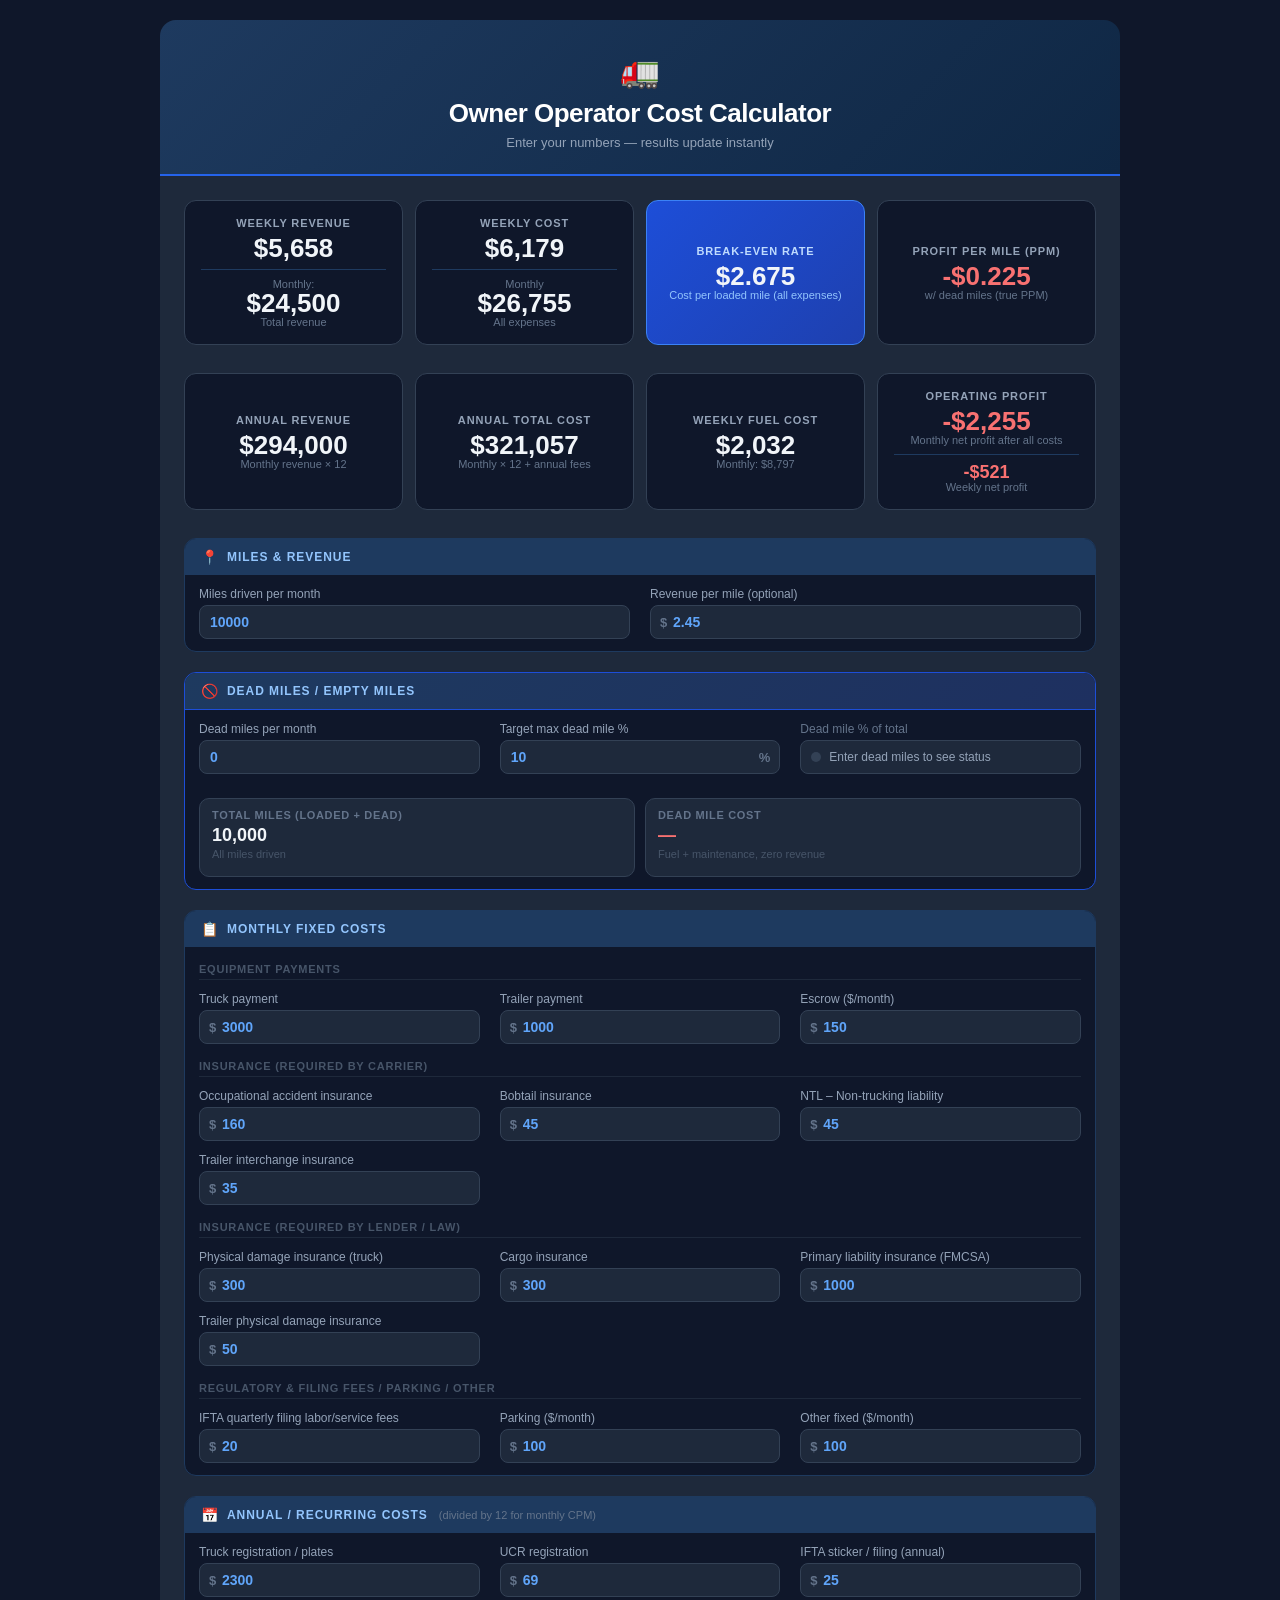
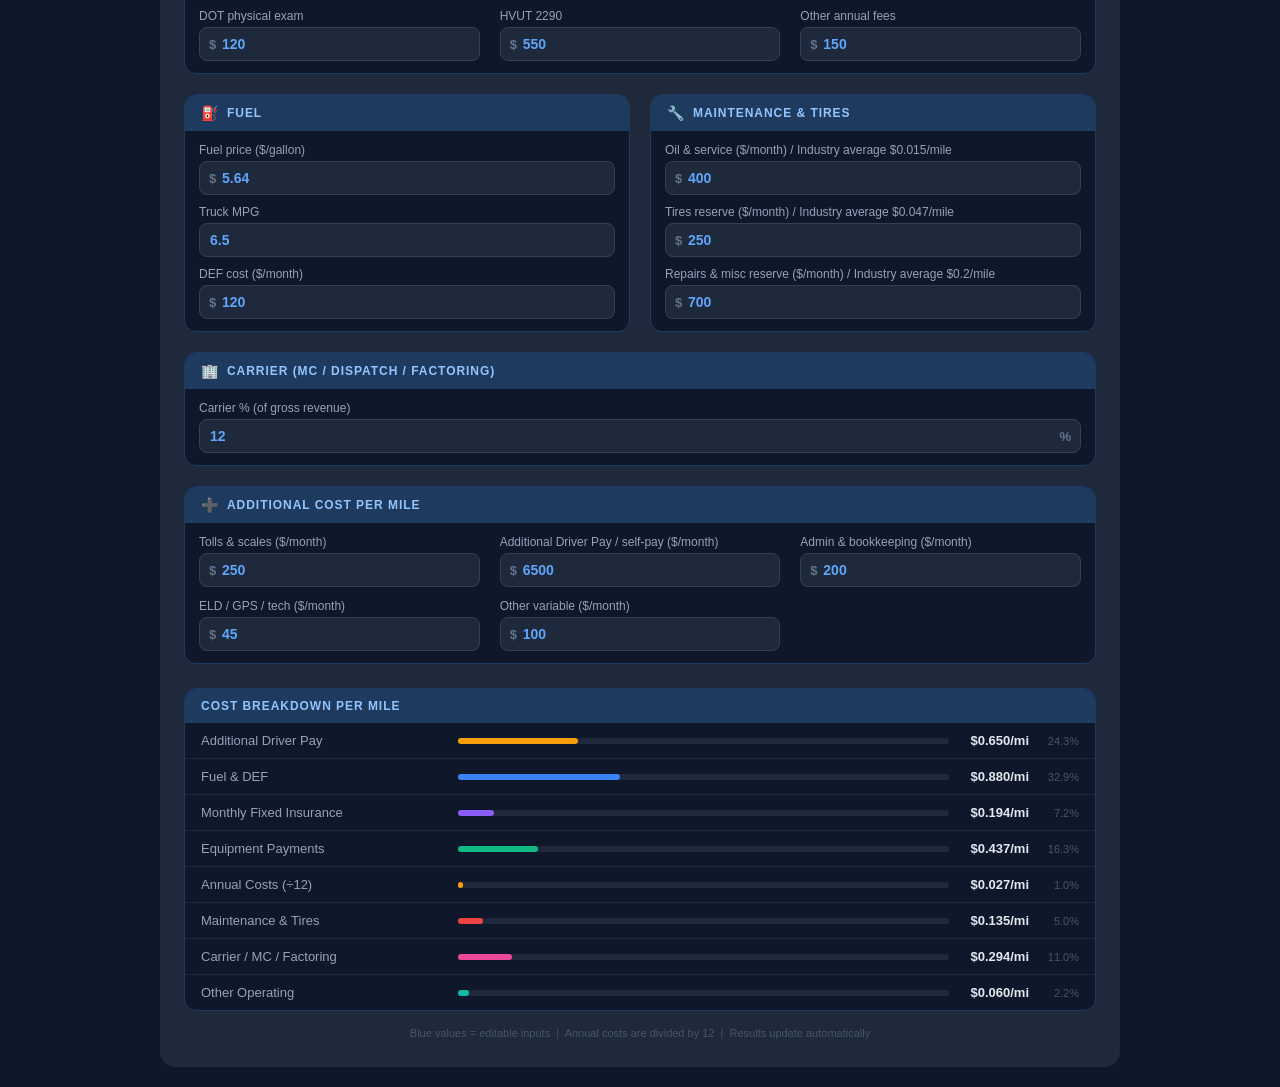
==== index.html @ 9d9fc665 "Update resultCard styles" ====
<!DOCTYPE html>
<html lang="en">
<head>
<meta charset="UTF-8">
<meta name="viewport" content="width=device-width, initial-scale=1.0">
<title>Owner Operator Cost Calculator</title>
<link rel="stylesheet" href="style.css">
</head>
<body>
<div class="app">
  <div class="header">
    <span class="truck-icon">🚛</span>
    <h1>Owner Operator Cost Calculator</h1>
    <p>Enter your numbers — results update instantly</p>
  </div>

  <div class="main">

    <!-- Results Row 1 -->
    <div class="results-bar">
      <div class="result-card">
        <div class="r-label">Weekly Revenue</div>
        <div class="r-value" id="r-weekly-revenue">—</div>
        <div class="result-divider">
          <div class="r-sub">Monthly:</div>
          <div class="r-value r-value-sm" id="r-monthly-revenue">—</div>
          <div class="r-sub">Total revenue</div>
        </div>
      </div>
      <div class="result-card">
        <div class="r-label">Weekly Cost</div>
        <div class="r-value" id="r-weekly-cost">—</div>
        <div class="result-divider">
          <div class="r-sub">Monthly</div>
          <div class="r-value r-value-sm" id="r-total">—</div>
          <div class="r-sub">All expenses</div>
        </div>
      </div>
      <div class="result-card main-result">
        <div class="r-label">Break-even Rate</div>
        <div class="r-value" id="r-cpm">—</div>
        <div class="r-sub" id="r-cpm-sub">Cost per loaded mile (all expenses)</div>
      </div>
      <div class="result-card">
        <div class="r-label">Profit Per Mile (PPM)</div>
        <div class="r-value" id="r-ppm">—</div>
        <div class="r-sub" id="r-ppm-sub">w/ dead miles (true PPM)</div>
        <div id="r-ppm-dead-wrap" class="result-divider result-hidden">
          <div class="r-value r-value-sm" id="r-ppm-dead">—</div>
          <div class="r-sub">Loaded miles only</div>
        </div>
      </div>
    </div>

    <!-- Results Row 2 -->
    <div class="results-bar-2">
      <div class="result-card">
        <div class="r-label">Annual Revenue</div>
        <div class="r-value" id="r-annual-revenue">—</div>
        <div class="r-sub">Monthly revenue × 12</div>
      </div>
      <div class="result-card">
        <div class="r-label">Annual Total Cost</div>
        <div class="r-value" id="r-annual">—</div>
        <div class="r-sub">Monthly × 12 + annual fees</div>
      </div>
      <div class="result-card">
        <div class="r-label">Weekly Fuel Cost</div>
        <div class="r-value" id="r-weekly-fuel">—</div>
        <div class="r-sub" id="r-weekly-fuel-sub">Monthly: —</div>
      </div>
      <div class="result-card">
        <div class="r-label">Operating Profit</div>
        <div class="r-value" id="r-monthly-profit">—</div>
        <div class="r-sub" id="r-monthly-profit-sub">Monthly net profit after all costs</div>
        <div class="result-divider">
          <div class="r-value r-value-sm" id="r-weekly-profit">—</div>
          <div class="r-sub">Weekly net profit</div>
        </div>
      </div>
    </div>

    <!-- Inputs -->
    <div class="input-grid">

      <!-- Miles & Revenue -->
      <div class="section full-width">
        <div class="section-head"><span class="ico">📍</span> Miles & Revenue</div>
        <div class="field-list field-list-grid-2">
          <div class="field">
            <label>Miles driven per month</label>
            <div class="input-wrap">
              <input type="number" id="miles" value="10000" min="1" class="no-prefix">
            </div>
          </div>
          <div class="field">
            <label>Revenue per mile (optional)</label>
            <div class="input-wrap">
              <span class="prefix">$</span>
              <input type="number" id="rpm" value="2.45" min="0" step="0.01">
            </div>
          </div>
        </div>
      </div>

      <!-- Dead Miles -->
      <div class="section full-width dead-miles-section">
        <div class="section-head"><span class="ico">🚫</span> Dead Miles / Empty Miles</div>
        <div class="field-list col3 field-list-grid-3">

          <div class="field">
            <label>Dead miles per month</label>
            <div class="input-wrap">
              <input type="number" id="dead_miles" value="0" min="0" class="no-prefix">
            </div>
          </div>

          <div class="field">
            <label>Target max dead mile %</label>
            <div class="input-wrap">
              <input type="number" id="dead_target_pct" value="10" min="0" max="100" step="1" class="no-prefix input-with-suffix">
              <span class="suffix-label">%</span>
            </div>
          </div>

          <div class="field">
            <label class="label-muted">Dead mile % of total</label>
            <div class="target-indicator target-indicator-field" id="dead-target-indicator">
              <div class="target-dot" id="dead-target-dot"></div>
              <div class="target-text" id="dead-target-text">Enter dead miles to see status</div>
            </div>
          </div>

        </div>

        <!-- Computed stats row -->
  <div class="dead-stats dead-stats-two-col">
          <div class="dead-stat">
            <div class="ds-label">Total Miles (loaded + dead)</div>
            <div class="ds-value" id="ds-total-miles">—</div>
            <div class="ds-sub">All miles driven</div>
          </div>
          <div class="dead-stat">
            <div class="ds-label">Dead Mile Cost</div>
            <div class="ds-value ds-value-danger" id="ds-dead-cost">—</div>
            <div class="ds-sub" id="ds-dead-cost-sub">Fuel + maintenance, zero revenue</div>
            <div class="dead-cost-monthly" id="ds-dead-cost-monthly"></div>
          </div>
        </div>

        <div class="dead-callout" id="dead-callout"></div>

      </div>

      <!-- Monthly Fixed Costs -->
      <div class="section full-width">
        <div class="section-head"><span class="ico">📋</span> Monthly Fixed Costs</div>
        <div class="field-list col3 field-list-grid-3">
          <div class="field field-full"><div class="sub-section-label">Equipment Payments</div></div>
          <div class="field">
            <label>Truck payment</label>
            <div class="input-wrap"><span class="prefix">$</span><input type="number" id="truck_pay" value="3000" step="50"></div>
          </div>
          <div class="field">
            <label>Trailer payment</label>
            <div class="input-wrap"><span class="prefix">$</span><input type="number" id="trailer_pay" value="1000" step="50"></div>
          </div>
          <div class="field">
            <label>Escrow ($/month)</label>
            <div class="input-wrap"><span class="prefix">$</span><input type="number" id="escrow" value="150" step="10"></div>
          </div>

          <div class="field field-full"><div class="sub-section-label">Insurance (Required by Carrier)</div></div>
          <div class="field">
            <label>Occupational accident insurance</label>
            <div class="input-wrap"><span class="prefix">$</span><input type="number" id="occ_accident" value="160" step="10"></div>
          </div>
          <div class="field">
            <label>Bobtail insurance</label>
            <div class="input-wrap"><span class="prefix">$</span><input type="number" id="bobtail" value="45" step="10"></div>
          </div>
          <div class="field">
            <label>NTL – Non-trucking liability</label>
            <div class="input-wrap"><span class="prefix">$</span><input type="number" id="ntl" value="45" step="10"></div>
          </div>
          <div class="field">
            <label>Trailer interchange insurance</label>
            <div class="input-wrap"><span class="prefix">$</span><input type="number" id="trailer_interchange" value="35" step="10"></div>
          </div>

          <div class="field field-full"><div class="sub-section-label">Insurance (Required by Lender / Law)</div></div>
          <div class="field">
            <label>Physical damage insurance (truck)</label>
            <div class="input-wrap"><span class="prefix">$</span><input type="number" id="phys_damage" value="300" step="10"></div>
          </div>
          <div class="field">
            <label>Cargo insurance</label>
            <div class="input-wrap"><span class="prefix">$</span><input type="number" id="cargo_ins" value="300" step="10"></div>
          </div>
          <div class="field">
            <label>Primary liability insurance (FMCSA)</label>
            <div class="input-wrap"><span class="prefix">$</span><input type="number" id="primary_liability" value="1000" step="10"></div>
          </div>
          <div class="field">
            <label>Trailer physical damage insurance</label>
            <div class="input-wrap"><span class="prefix">$</span><input type="number" id="trailer_phys" value="50" step="10"></div>
          </div>

          <div class="field field-full"><div class="sub-section-label">Regulatory & Filing Fees / Parking / Other</div></div>
          <div class="field">
            <label>IFTA quarterly filing labor/service fees</label>
            <div class="input-wrap"><span class="prefix">$</span><input type="number" id="ifta_fee" value="20" step="1"></div>
          </div>
          <div class="field">
            <label>Parking ($/month)</label>
            <div class="input-wrap"><span class="prefix">$</span><input type="number" id="parking" value="100" step="10"></div>
          </div>
          <div class="field">
            <label>Other fixed ($/month)</label>
            <div class="input-wrap"><span class="prefix">$</span><input type="number" id="other_fixed" value="100" step="50"></div>
          </div>
        </div>
      </div>

      <!-- Annual / Recurring Costs -->
      <div class="section full-width">
        <div class="section-head"><span class="ico">📅</span> Annual / Recurring Costs <span class="section-head-note">&nbsp;(divided by 12 for monthly CPM)</span></div>
        <div class="field-list col3 field-list-grid-3">
          <div class="field">
            <label>Truck registration / plates</label>
            <div class="input-wrap"><span class="prefix">$</span><input type="number" id="truck_reg" value="2300" step="50"></div>
          </div>
          <div class="field">
            <label>UCR registration</label>
            <div class="input-wrap"><span class="prefix">$</span><input type="number" id="ucr" value="69" step="1"></div>
          </div>
          <div class="field">
            <label>IFTA sticker / filing (annual)</label>
            <div class="input-wrap"><span class="prefix">$</span><input type="number" id="ifta_sticker" value="25" step="10"></div>
          </div>
          <div class="field">
            <label>DOT physical exam</label>
            <div class="input-wrap"><span class="prefix">$</span><input type="number" id="dot_physical" value="120" step="10"></div>
          </div>
          <div class="field">
            <label>HVUT 2290</label>
            <div class="input-wrap"><span class="prefix">$</span><input type="number" id="hvut" value="550" step="10"></div>
          </div>
          <div class="field">
            <label>Other annual fees</label>
            <div class="input-wrap"><span class="prefix">$</span><input type="number" id="other_annual" value="150" step="50"></div>
          </div>
        </div>
      </div>

      <!-- Fuel -->
      <div class="section">
        <div class="section-head"><span class="ico">⛽</span> Fuel</div>
        <div class="field-list">
          <div class="field">
            <label>Fuel price ($/gallon)</label>
            <div class="input-wrap"><span class="prefix">$</span><input type="number" id="fuel_price" value="5.64" step="0.01"></div>
          </div>
          <div class="field">
            <label>Truck MPG</label>
            <div class="input-wrap"><input type="number" id="mpg" value="6.5" step="0.1" class="no-prefix"></div>
          </div>
          <div class="field">
            <label>DEF cost ($/month)</label>
            <div class="input-wrap"><span class="prefix">$</span><input type="number" id="def" value="120"></div>
          </div>
        </div>
      </div>

      <!-- Maintenance & Tires -->
      <div class="section">
        <div class="section-head"><span class="ico">🔧</span> Maintenance & Tires</div>
        <div class="field-list">
          <div class="field">
            <label>Oil & service ($/month) / Industry average $0.015/mile</label>
            <div class="input-wrap"><span class="prefix">$</span><input type="number" id="oil" value="400" step="50"></div>
          </div>
          <div class="field">
            <label>Tires reserve ($/month) / Industry average $0.047/mile</label>
            <div class="input-wrap"><span class="prefix">$</span><input type="number" id="tires" value="250" step="50"></div>
          </div>
          <div class="field">
            <label>Repairs & misc reserve ($/month) / Industry average $0.2/mile</label>
            <div class="input-wrap"><span class="prefix">$</span><input type="number" id="repairs" value="700" step="50"></div>
          </div>
        </div>
      </div>

      <!-- Carrier / MC / Dispatch -->
      <div class="section full-width">
        <div class="section-head"><span class="ico">🏢</span> Carrier (MC / Dispatch / Factoring)</div>
        <div class="field-list">
          <div class="field">
            <label>Carrier % (of gross revenue)</label>
            <div class="input-wrap">
              <input type="number" id="carrier_pct" value="12" min="0" max="100" step="0.5" class="no-prefix input-with-suffix">
              <span class="suffix-label">%</span>
            </div>
          </div>
          <!-- <div class="field">
            <label>Dispatch fee % (of gross revenue)</label>
            <div class="input-wrap">
              <input type="number" id="dispatch_pct" value="0" min="0" max="100" step="0.5" class="no-prefix input-with-suffix">
              <span class="suffix-label">%</span>
            </div>
          </div>
          <div class="field">
            <label>MC authority flat fee ($/month)</label>
            <div class="input-wrap"><span class="prefix">$</span><input type="number" id="mc_flat" value="0" step="10"></div>
          </div> -->
        </div>
      </div>

      <!-- Factoring -->
      <!-- <div class="section">
        <div class="section-head"><span class="ico">💵</span> Factoring</div>
        <div class="field-list">
          <div class="field">
            <label>Factoring rate % (of gross revenue)</label>
            <div class="input-wrap">
              <input type="number" id="factoring_pct" value="0" min="0" max="10" step="0.1" class="no-prefix input-with-suffix">
              <span class="suffix-label">%</span>
            </div>
          </div>
          <div class="field">
            <label>Factoring flat fee ($/month)</label>
            <div class="input-wrap"><span class="prefix">$</span><input type="number" id="factoring_flat" value="0" step="10"></div>
          </div>
        </div>
      </div> -->

      <!-- Cost Per Mile Additions -->
      <div class="section full-width">
        <div class="section-head"><span class="ico">➕</span> Additional Cost Per Mile</div>
        <div class="field-list col3 field-list-grid-3">
          <div class="field">
            <label>Tolls & scales ($/month)</label>
            <div class="input-wrap"><span class="prefix">$</span><input type="number" id="tolls" value="250" step="10"></div>
          </div>
          <div class="field">
            <label>Additional Driver Pay / self-pay ($/month)</label>
            <div class="input-wrap"><span class="prefix">$</span><input type="number" id="driver" value="6500" step="100"></div>
          </div>
          <div class="field">
            <label>Admin & bookkeeping ($/month)</label>
            <div class="input-wrap"><span class="prefix">$</span><input type="number" id="admin" value="200" step="50"></div>
          </div>
          <div class="field">
            <label>ELD / GPS / tech ($/month)</label>
            <div class="input-wrap"><span class="prefix">$</span><input type="number" id="eld" value="45" step="5"></div>
          </div>
          <div class="field">
            <label>Other variable ($/month)</label>
            <div class="input-wrap"><span class="prefix">$</span><input type="number" id="other_variable" value="100" step="50"></div>
          </div>
        </div>
      </div>

    </div><!-- end input-grid -->

    <!-- Breakdown -->
    <div class="breakdown">
      <div class="breakdown-head">Cost Breakdown per Mile</div>
      <div id="breakdown-rows"></div>
    </div>

    <div class="footer-note">Blue values = editable inputs &nbsp;|&nbsp; Annual costs are divided by 12 &nbsp;|&nbsp; Results update automatically</div>

  </div><!-- end main -->
</div><!-- end app -->

<script defer src="js/constants.js"></script>
<script defer src="js/utils.js"></script>
<script defer src="js/inputs.js"></script>
<script defer src="js/calculations.js"></script>
<script defer src="js/renderResults.js"></script>
<script defer src="js/renderBreakdown.js"></script>
<script defer src="js/renderDeadMiles.js"></script>
<script defer src="js/main.js"></script>
</body>
</html>
---- style.css ----
*, *::before, *::after { box-sizing: border-box; margin: 0; padding: 0; }

  body {
    font-family: 'Segoe UI', Arial, sans-serif;
    background: #0f172a;
    color: #e2e8f0;
    min-height: 100vh;
    padding: 20px;
  }

  .app { max-width: 960px; margin: 0 auto; }

  /* Header */
  .header {
    text-align: center;
    padding: 32px 24px 24px;
    background: linear-gradient(135deg, #1e3a5f 0%, #0f2744 100%);
    border-radius: 16px 16px 0 0;
    border-bottom: 2px solid #2563eb;
  }
  .header h1 { font-size: 26px; font-weight: 700; color: #fff; letter-spacing: -0.5px; margin-bottom: 6px; }
  .header p { font-size: 13px; color: #94a3b8; }
  .truck-icon { font-size: 32px; margin-bottom: 8px; display: block; }

  /* Main */
  .main { background: #1e293b; padding: 24px; border-radius: 0 0 16px 16px; }

  /* Results bar */   /* Second results row */
  .results-bar, .results-bar-2 { display: grid; grid-template-columns: 1fr 1fr 1fr 1fr; gap: 12px; margin-bottom: 28px; align-items: stretch; }
  .result-card {
    background: #0f172a; border-radius: 12px; padding: 16px;
    text-align: center; border: 1px solid #334155;
    display: flex; flex-direction: column; justify-content: center; align-items: center;
  }
  .result-card.main-result {
    background: linear-gradient(135deg, #1d4ed8, #1e40af);
    border-color: #3b82f6;
  }
  .result-card .r-label { font-size: 11px; font-weight: 600; text-transform: uppercase; letter-spacing: 0.08em; color: #94a3b8; margin-bottom: 6px; }
  .result-card.main-result .r-label { color: #bfdbfe; }
  .result-card .r-value { font-size: 26px; font-weight: 700; color: #f1f5f9; line-height: 1; }
  .result-card .r-sub { font-size: 11px; color: #64748b; }
  .result-card.main-result .r-sub { color: #93c5fd; }
  .result-divider {
    margin-top: 8px; padding-top: 8px;
    border-top: 1px solid #1e3a5f; width: 100%;
  }
  .r-value-sm { font-size: 18px; }
  .result-hidden { display: none; }
  .profit-positive { color: #4ade80 !important; }
  .profit-negative { color: #f87171 !important; }

  /* Input grid */
  .input-grid { display: grid; grid-template-columns: 1fr 1fr; gap: 20px; }

  @media (max-width: 640px) {
    .input-grid { grid-template-columns: 1fr; }
    .results-bar, .results-bar-2 { grid-template-columns: 1fr; }
    .col3 { grid-template-columns: 1fr 1fr !important; }
  }
  @media (max-width: 500px) {
    .field-list[style*="grid-template-columns"],
    .col3,
    .dead-stats {
      grid-template-columns: 1fr !important;
    }
  }
  @media (max-width: 400px) {
    .col3 { grid-template-columns: 1fr !important; }
  }

  .section { background: #0f172a; border-radius: 12px; overflow: hidden; border: 1px solid #1e3a5f; }
  .section.full-width { grid-column: 1 / -1; }

  .section-head {
    background: #1e3a5f; padding: 10px 16px;
    font-size: 12px; font-weight: 700; text-transform: uppercase;
    letter-spacing: 0.08em; color: #93c5fd;
    display: flex; align-items: center; gap: 8px;
  }
  .section-head .ico { font-size: 14px; }

  .field-list { padding: 12px 14px; display: flex; flex-direction: column; gap: 10px; }
  .field-list-grid-2 { display: grid; grid-template-columns: 1fr 1fr; gap: 12px 20px; }
  .field-list-grid-3 { display: grid; grid-template-columns: 1fr 1fr 1fr; gap: 12px 20px; }
  .field { display: flex; flex-direction: column; gap: 4px; }
  .field-full { grid-column: 1 / -1; }
  .field label { font-size: 12px; color: #94a3b8; font-weight: 500; }
  .label-muted { color: #64748b !important; }

  .input-wrap { position: relative; display: flex; align-items: center; }
  .input-wrap .prefix {
    position: absolute; left: 10px; font-size: 13px;
    color: #64748b; pointer-events: none; font-weight: 600;
  }
  .input-wrap input {
    width: 100%; padding: 8px 10px 8px 22px;
    background: #1e293b; border: 1px solid #334155;
    border-radius: 8px; color: #60a5fa; font-size: 14px;
    font-weight: 700; font-family: inherit; outline: none;
    transition: border-color 0.15s, box-shadow 0.15s;
  }
  .input-wrap input.no-prefix { padding-left: 10px; }
  .input-wrap input.input-with-suffix { padding-right: 28px; }
  .input-wrap input:focus { border-color: #3b82f6; box-shadow: 0 0 0 3px rgba(59,130,246,0.2); }
  .input-wrap input:hover { border-color: #475569; }
  .suffix-label {
    position: absolute; right: 10px; font-size: 13px;
    color: #64748b; pointer-events: none; font-weight: 600;
  }

  /* Breakdown */
  .breakdown { margin-top: 24px; background: #0f172a; border-radius: 12px; border: 1px solid #1e3a5f; overflow: hidden; }
  .breakdown-head { background: #1e3a5f; padding: 10px 16px; font-size: 12px; font-weight: 700; text-transform: uppercase; letter-spacing: 0.08em; color: #93c5fd; }
  .breakdown-row { display: flex; align-items: center; padding: 10px 16px; border-bottom: 1px solid #1e293b; gap: 12px; }
  .breakdown-row:last-child { border-bottom: none; }
  .br-label { flex: 1; font-size: 13px; color: #94a3b8; }
  .br-bar-wrap { flex: 2; }
  .br-bar-bg { height: 6px; background: #1e293b; border-radius: 3px; }
  .br-bar { height: 6px; border-radius: 3px; transition: width 0.4s ease; }
  .br-cpm { font-size: 13px; font-weight: 700; color: #e2e8f0; min-width: 68px; text-align: right; }
  .br-pct { font-size: 11px; color: #475569; min-width: 38px; text-align: right; }

  .footer-note { text-align: center; font-size: 11px; color: #475569; margin-top: 16px; padding-bottom: 4px; }

  /* Section divider label */
  .sub-section-label {
    font-size: 11px; font-weight: 700; text-transform: uppercase;
    letter-spacing: 0.07em; color: #475569; margin-top: 4px;
    padding-bottom: 4px; border-bottom: 1px solid #1e293b;
  }
  .section-head-note {
    font-size: 11px; color: #64748b; font-weight: 400;
    text-transform: none; letter-spacing: 0;
  }

  /* Dead Miles section */
  .section.dead-miles-section { border-color: #1d4ed8; }
  .section.dead-miles-section .section-head { background: linear-gradient(135deg, #1e3a5f 0%, #1e3060 100%); border-bottom: 1px solid #1d4ed8; }

  .dead-stats { display: grid; grid-template-columns: 1fr 1fr 1fr; gap: 10px; padding: 12px 14px; }
  .dead-stats-two-col { grid-template-columns: 1fr 1fr; }
  @media (max-width: 640px) { .dead-stats { grid-template-columns: 1fr 1fr; } }
  .dead-stat {
    background: #1e293b; border-radius: 10px; padding: 10px 12px;
    border: 1px solid #334155;
  }
  .dead-stat .ds-label { font-size: 11px; color: #64748b; font-weight: 600; text-transform: uppercase; letter-spacing: 0.06em; margin-bottom: 4px; }
  .dead-stat .ds-value { font-size: 18px; font-weight: 700; color: #f1f5f9; }
  .dead-stat .ds-value.ds-value-danger { color: #f87171; }
  .dead-stat .ds-sub { font-size: 11px; color: #475569; margin-top: 2px; }
  .dead-cost-monthly { margin-top: 6px; font-size: 11px; color: #64748b; }

  .dead-callout {
    margin: 10px 14px 14px;
    background: #2d1515; border: 1px solid #7f1d1d;
    border-radius: 10px; padding: 10px 14px;
    font-size: 13px; color: #fca5a5;
    display: none;
  }
  .dead-callout.visible { display: block; }

  /* Target indicator */
  .target-indicator {
    display: flex; align-items: center; gap: 8px;
    background: #1e293b; border-radius: 8px;
    padding: 6px 10px; margin-top: 6px;
  }
  .target-indicator-field {
    width: 100%; min-height: 34px;
    border: 1px solid #334155;
    padding: 8px 10px; margin-top: 0;
  }
  .target-dot {
    width: 10px; height: 10px; border-radius: 50%; flex-shrink: 0;
    background: #334155; transition: background 0.3s;
  }
  .target-dot.green { background: #4ade80; box-shadow: 0 0 6px #4ade8066; }
  .target-dot.red   { background: #f87171; box-shadow: 0 0 6px #f8717166; }
  .target-text { font-size: 12px; color: #94a3b8; }
  .target-text strong { color: #e2e8f0; }
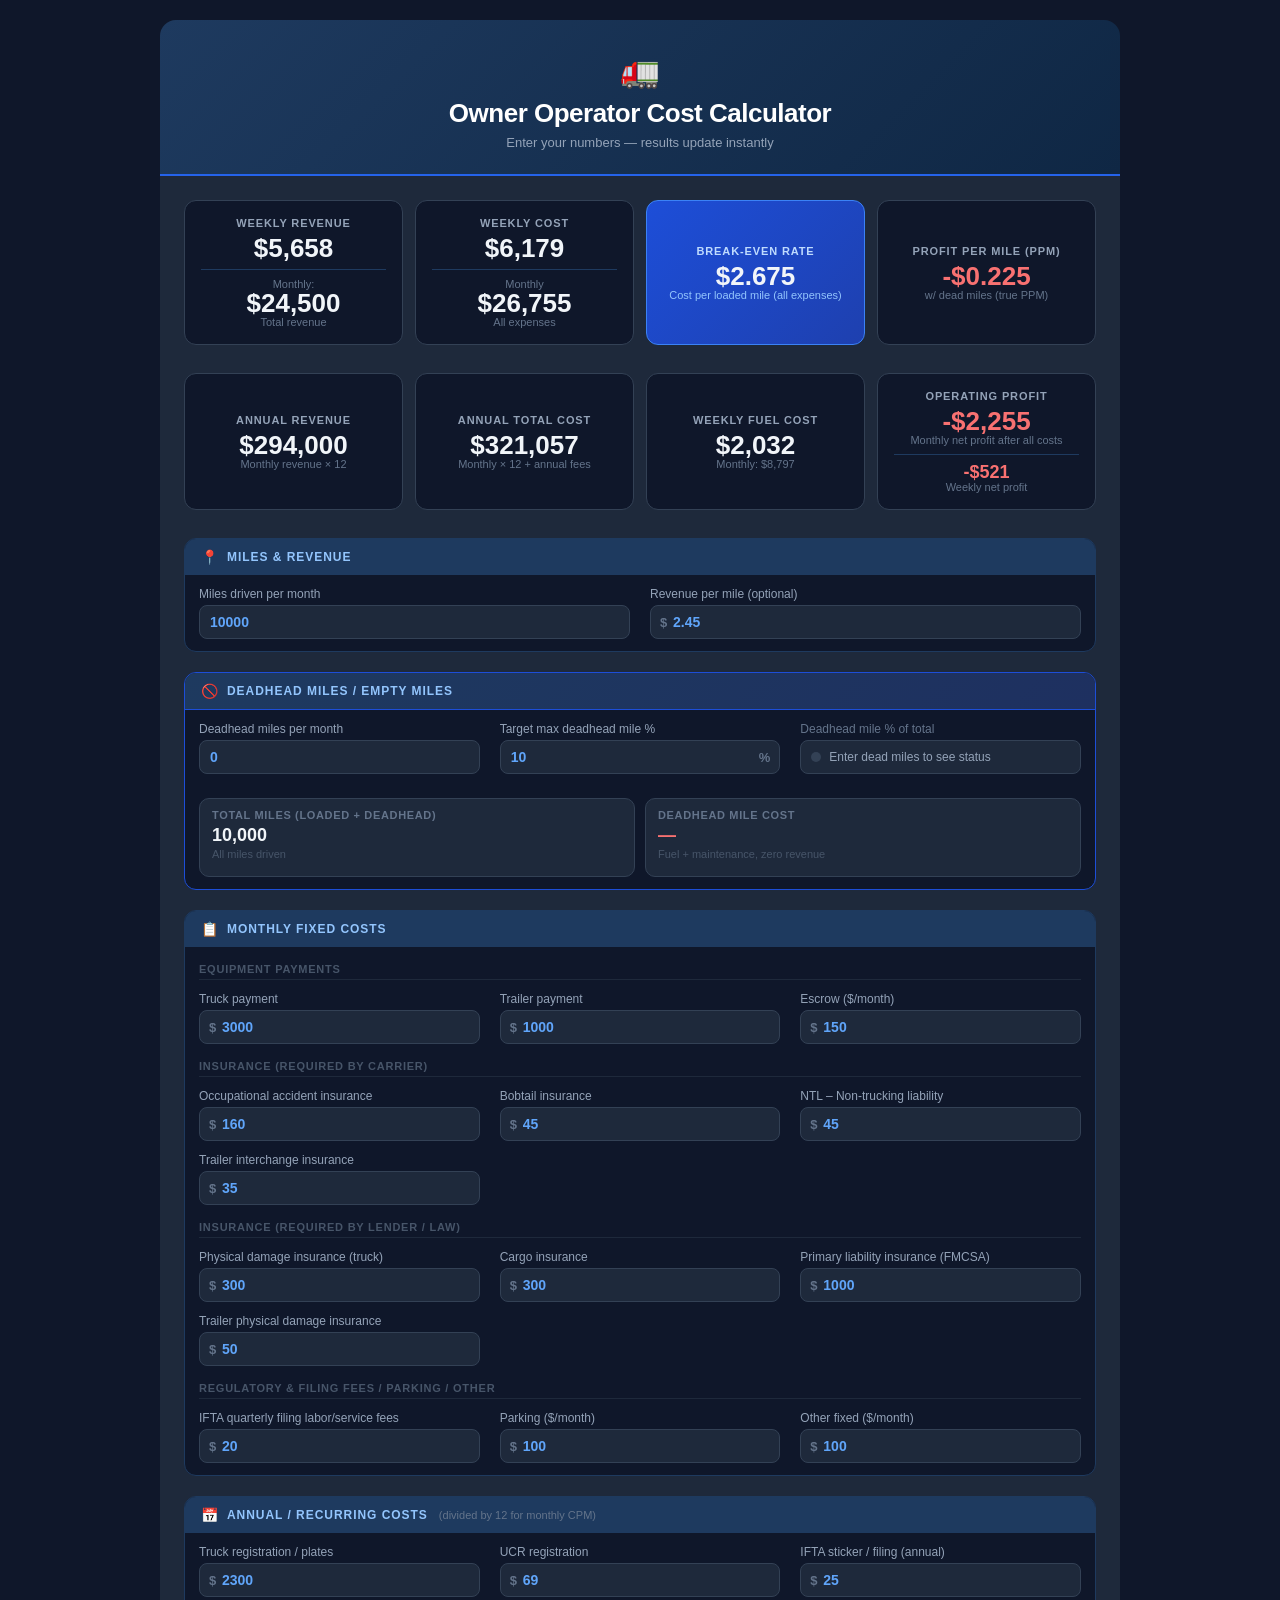
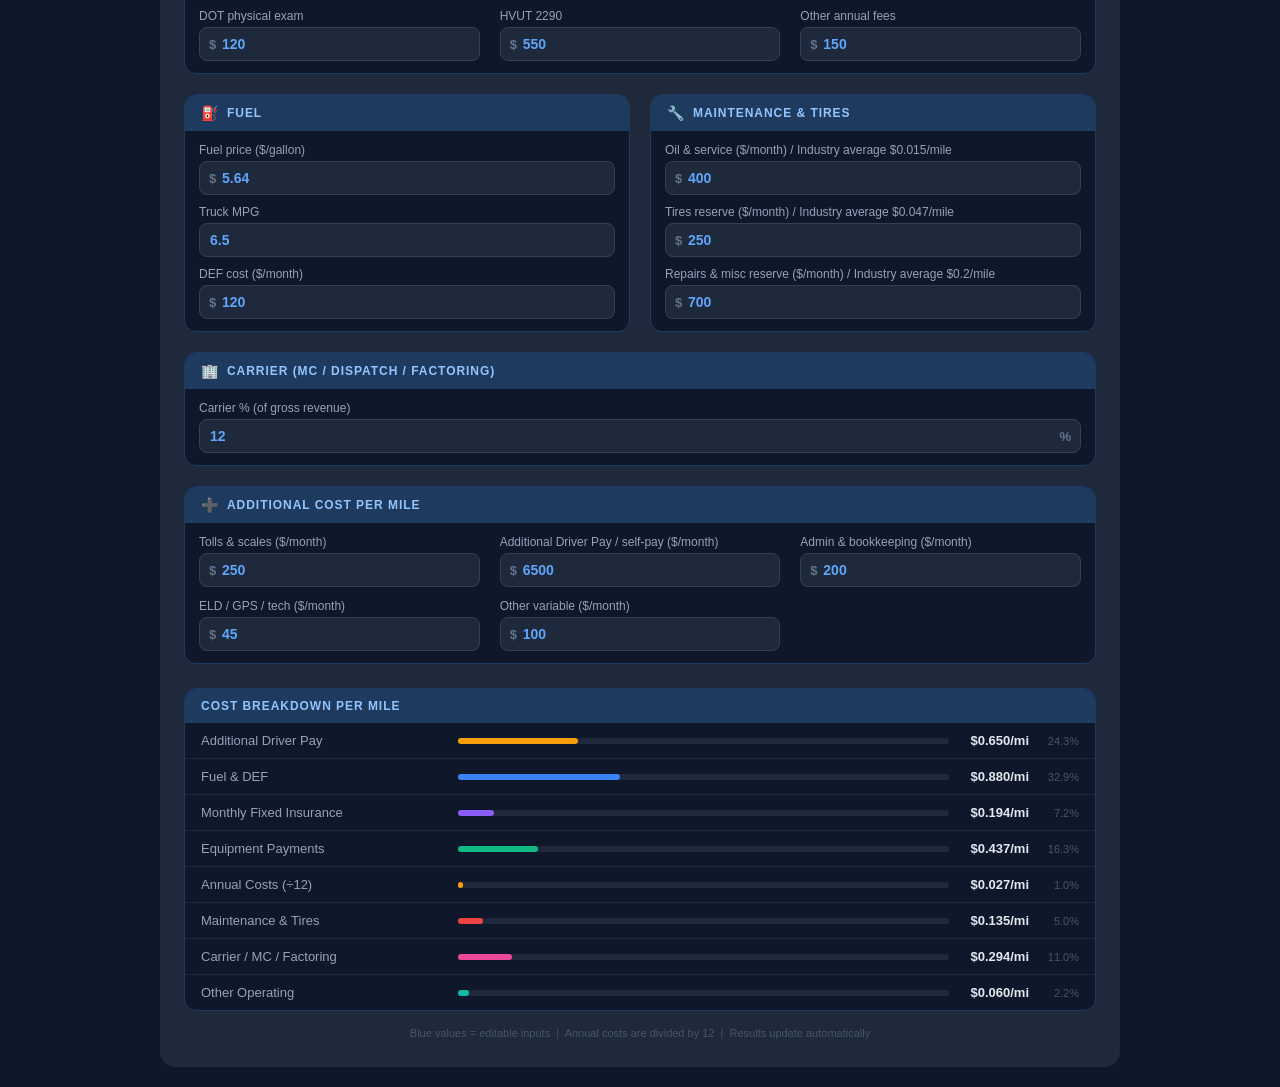
==== commit 0d5f28fc: "Update text, add favicon" ====
--- a/index.html
+++ b/index.html
@@ -3,6 +3,7 @@
 <head>
 <meta charset="UTF-8">
 <meta name="viewport" content="width=device-width, initial-scale=1.0">
+<link rel="icon" type="image/x-icon" href="images/favicon.ico">
 <title>Owner Operator Cost Calculator</title>
 <link rel="stylesheet" href="style.css">
 </head>
@@ -44,7 +45,7 @@
       <div class="result-card">
         <div class="r-label">Profit Per Mile (PPM)</div>
         <div class="r-value" id="r-ppm">—</div>
-        <div class="r-sub" id="r-ppm-sub">w/ dead miles (true PPM)</div>
+        <div class="r-sub" id="r-ppm-sub">w/ deadhead miles (true PPM)</div>
         <div id="r-ppm-dead-wrap" class="result-divider result-hidden">
           <div class="r-value r-value-sm" id="r-ppm-dead">—</div>
           <div class="r-sub">Loaded miles only</div>
@@ -103,20 +104,20 @@
         </div>
       </div>
 
-      <!-- Dead Miles -->
+      <!-- Deadhead Miles -->
       <div class="section full-width dead-miles-section">
-        <div class="section-head"><span class="ico">🚫</span> Dead Miles / Empty Miles</div>
+        <div class="section-head"><span class="ico">🚫</span> Deadhead Miles / Empty Miles</div>
         <div class="field-list col3 field-list-grid-3">
 
           <div class="field">
-            <label>Dead miles per month</label>
+            <label>Deadhead miles per month</label>
             <div class="input-wrap">
               <input type="number" id="dead_miles" value="0" min="0" class="no-prefix">
             </div>
           </div>
 
           <div class="field">
-            <label>Target max dead mile %</label>
+            <label>Target max deadhead mile %</label>
             <div class="input-wrap">
               <input type="number" id="dead_target_pct" value="10" min="0" max="100" step="1" class="no-prefix input-with-suffix">
               <span class="suffix-label">%</span>
@@ -124,10 +125,10 @@
           </div>
 
           <div class="field">
-            <label class="label-muted">Dead mile % of total</label>
+            <label class="label-muted">Deadhead mile % of total</label>
             <div class="target-indicator target-indicator-field" id="dead-target-indicator">
               <div class="target-dot" id="dead-target-dot"></div>
-              <div class="target-text" id="dead-target-text">Enter dead miles to see status</div>
+              <div class="target-text" id="dead-target-text">Enter deadhead miles to see status</div>
             </div>
           </div>
 
@@ -136,12 +137,12 @@
         <!-- Computed stats row -->
   <div class="dead-stats dead-stats-two-col">
           <div class="dead-stat">
-            <div class="ds-label">Total Miles (loaded + dead)</div>
+            <div class="ds-label">Total Miles (loaded + deadhead)</div>
             <div class="ds-value" id="ds-total-miles">—</div>
             <div class="ds-sub">All miles driven</div>
           </div>
           <div class="dead-stat">
-            <div class="ds-label">Dead Mile Cost</div>
+            <div class="ds-label">Deadhead Mile Cost</div>
             <div class="ds-value ds-value-danger" id="ds-dead-cost">—</div>
             <div class="ds-sub" id="ds-dead-cost-sub">Fuel + maintenance, zero revenue</div>
             <div class="dead-cost-monthly" id="ds-dead-cost-monthly"></div>
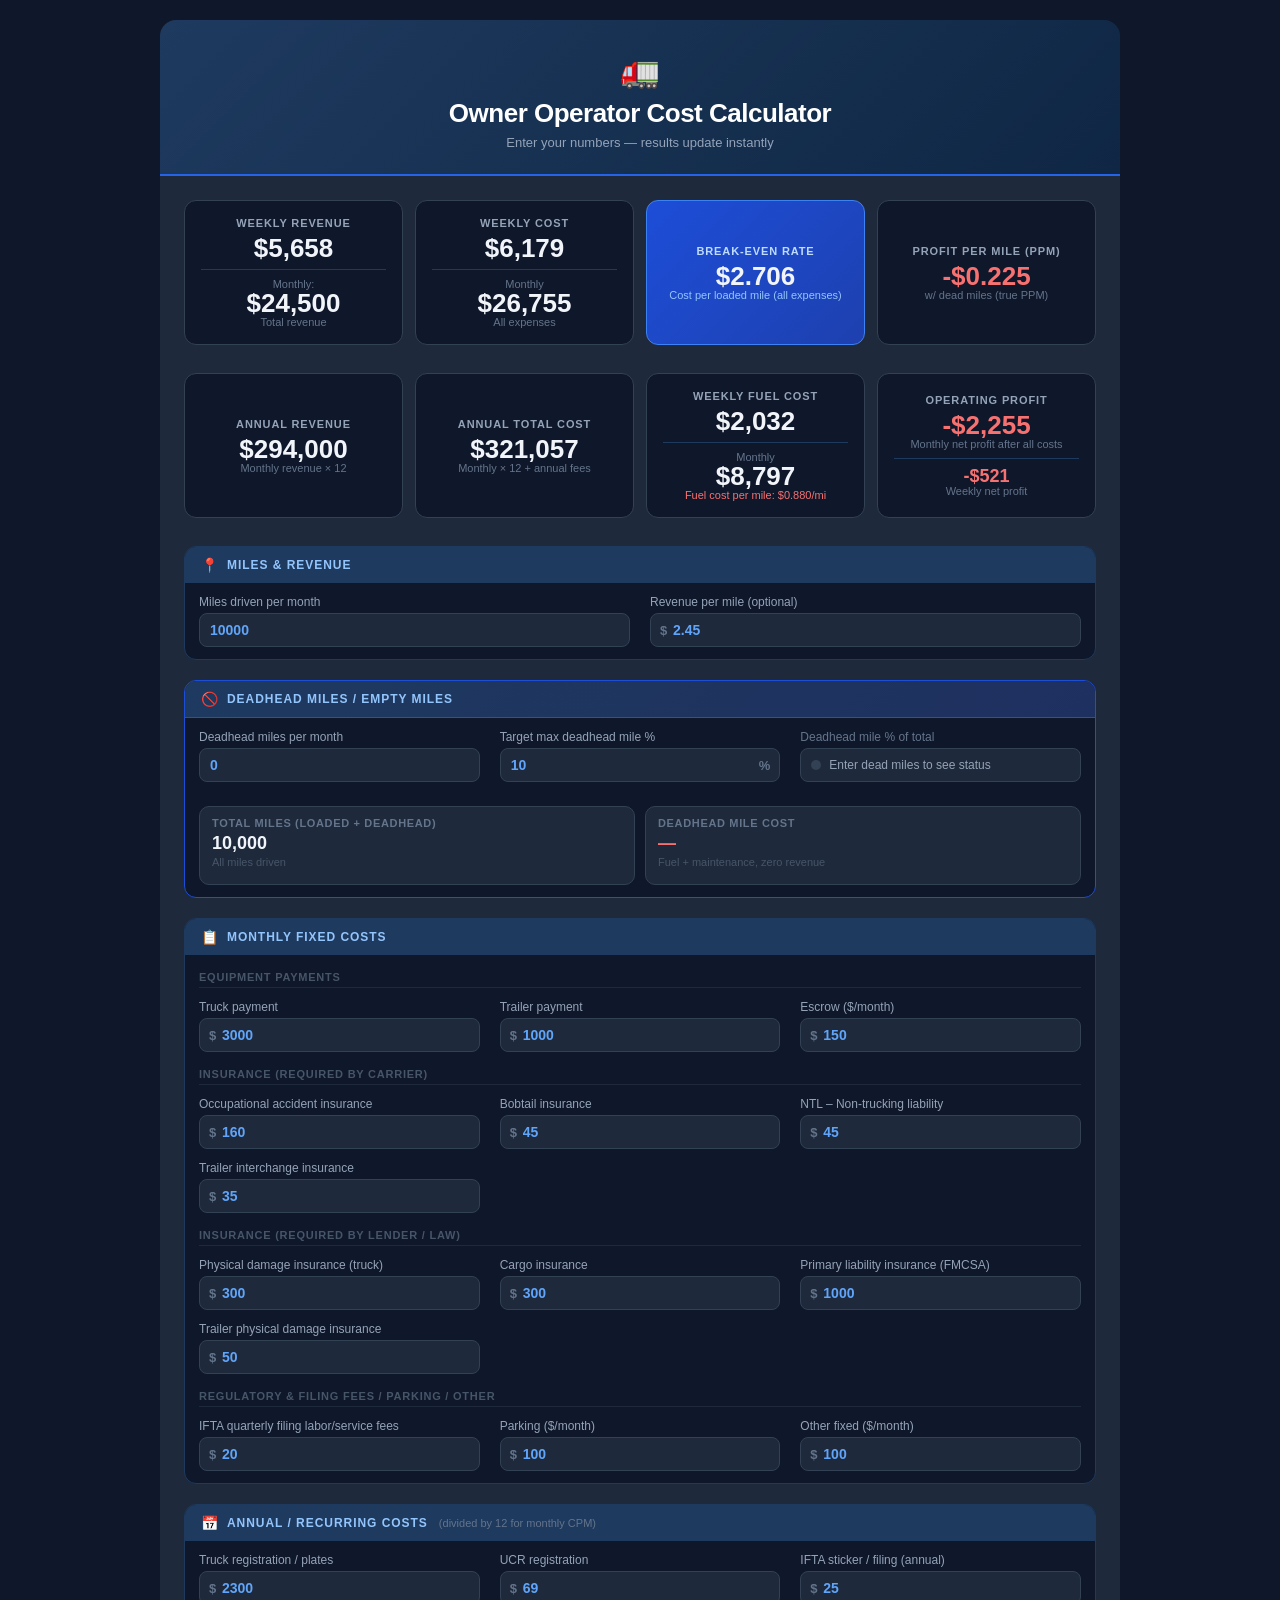
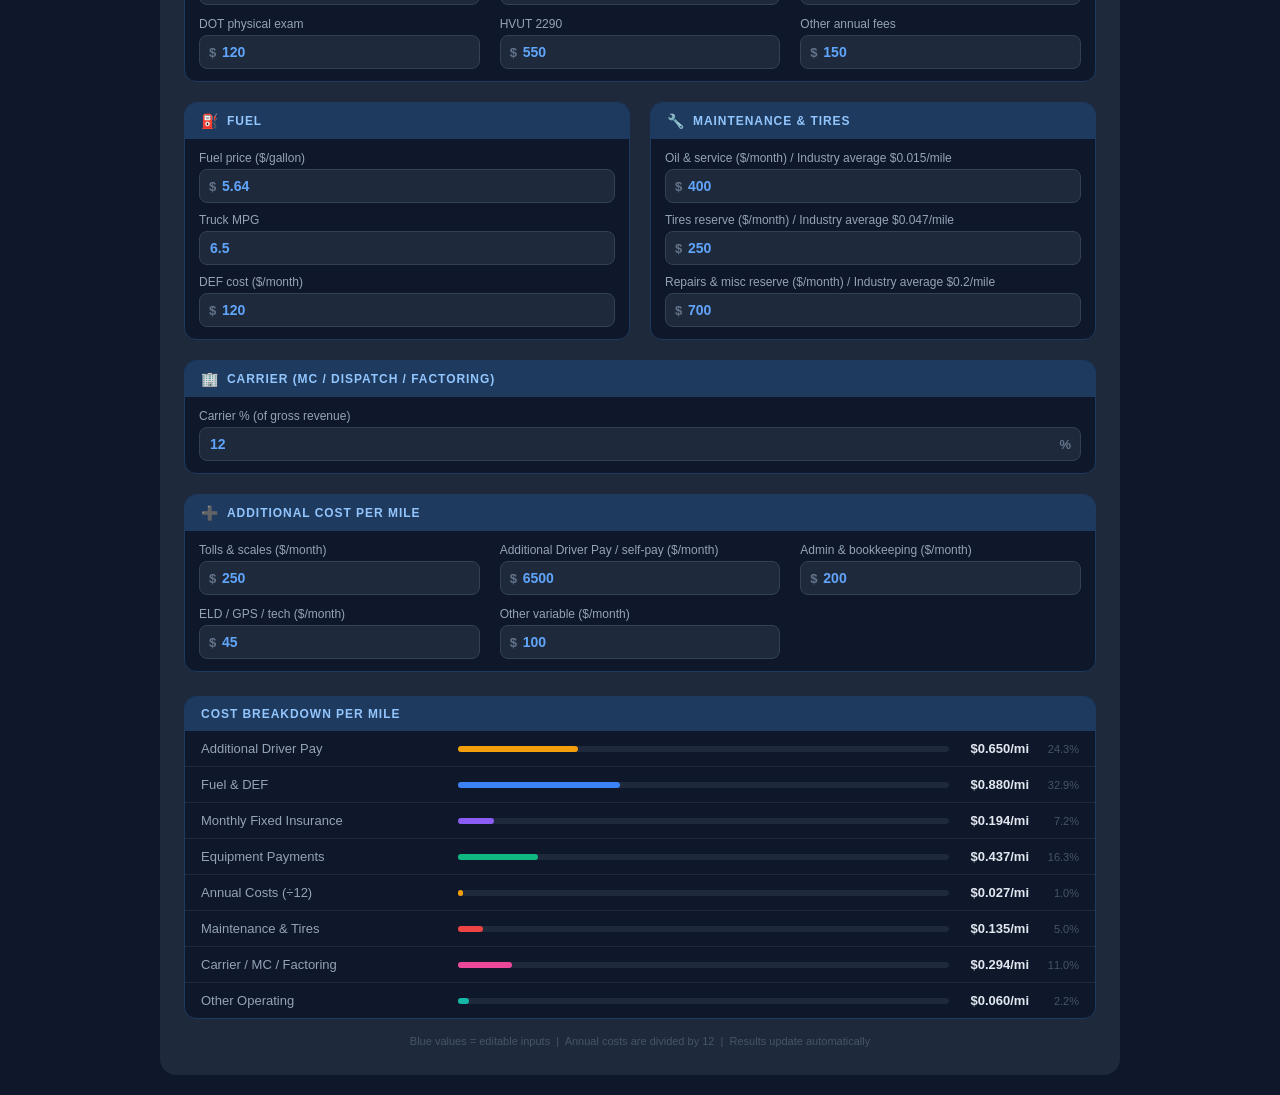
==== commit 2332c763: "Fix cpm and loaded cpm bugs, add cost per mile on the fuel card" ====
--- a/index.html
+++ b/index.html
@@ -68,7 +68,11 @@
       <div class="result-card">
         <div class="r-label">Weekly Fuel Cost</div>
         <div class="r-value" id="r-weekly-fuel">—</div>
-        <div class="r-sub" id="r-weekly-fuel-sub">Monthly: —</div>
+        <div class="result-divider">
+          <div class="r-sub">Monthly</div>
+          <div class="r-value r-value-sm" id="r-monthly-fuel">—</div>
+        </div>
+        <div class="r-sub profit-negative" id="r-fuel-cost-per-mile">Fuel cost per mile: $0.000/mi</div>
       </div>
       <div class="result-card">
         <div class="r-label">Operating Profit</div>
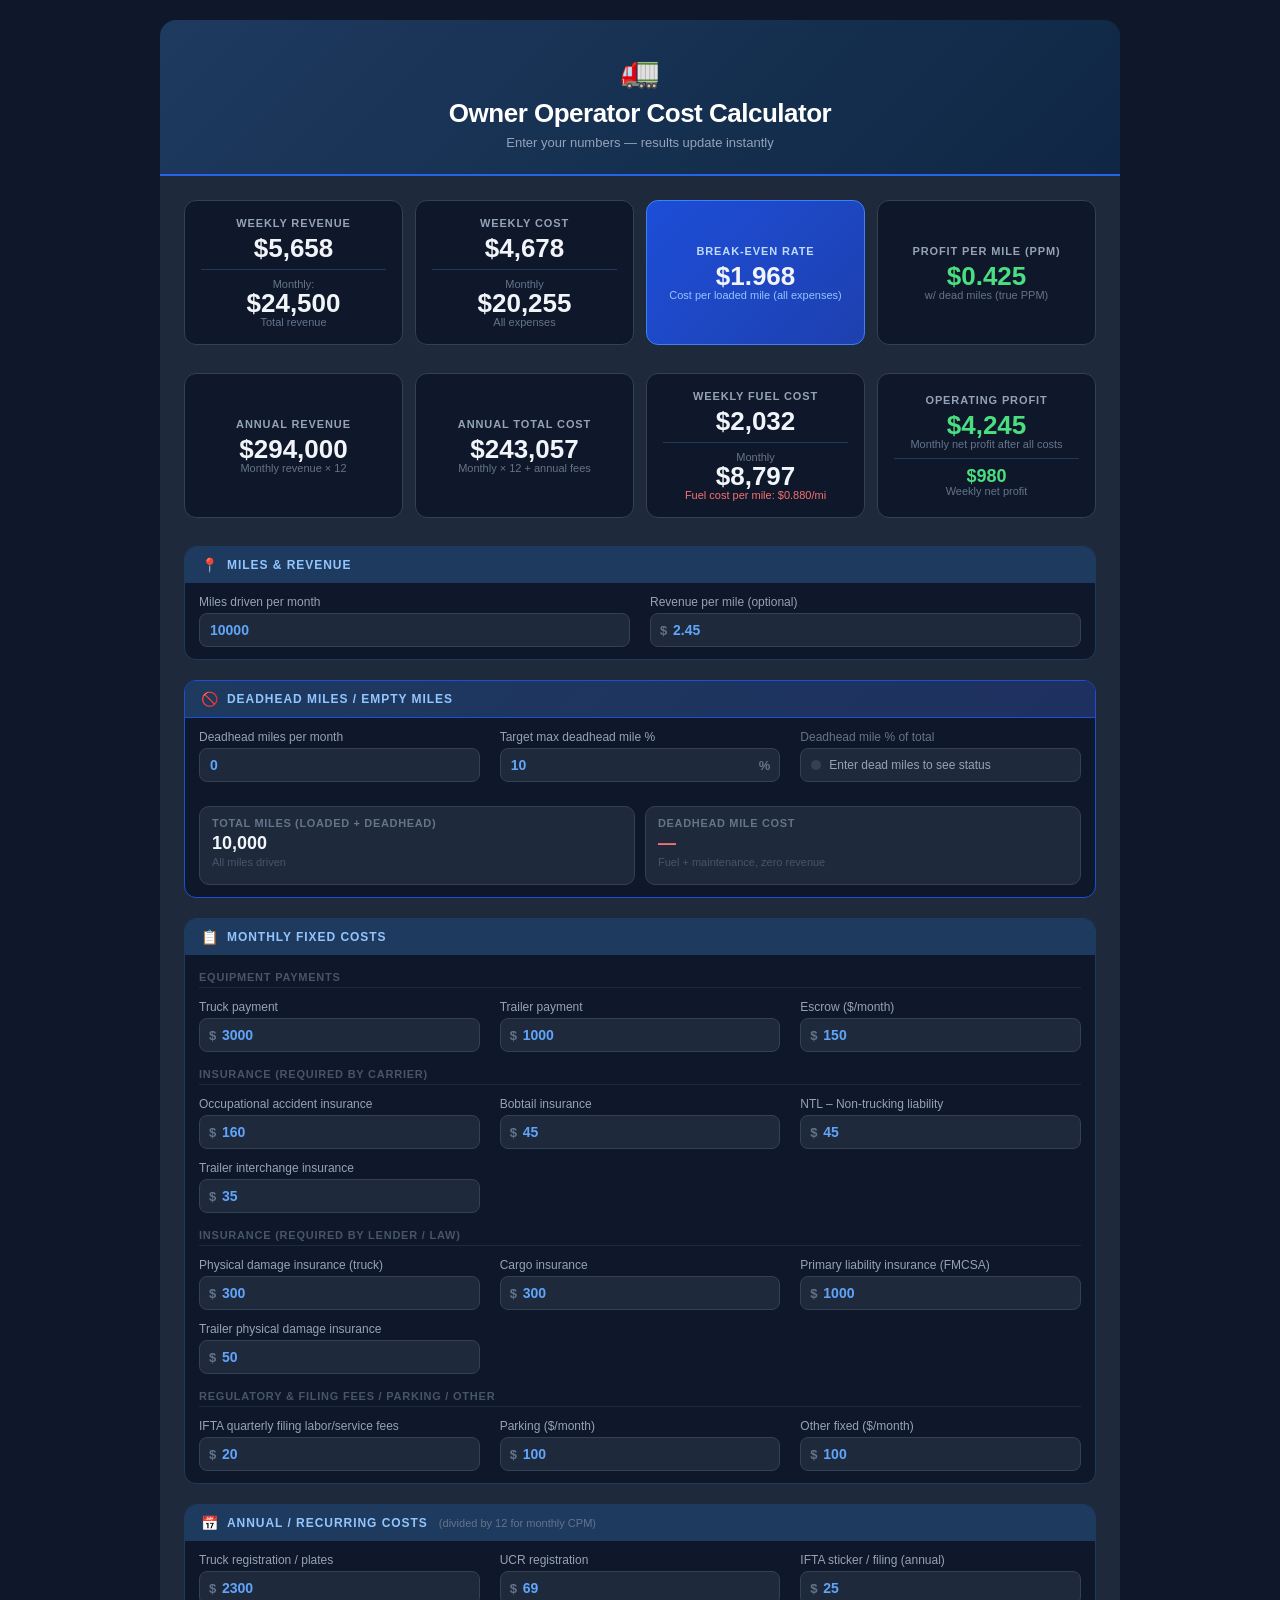
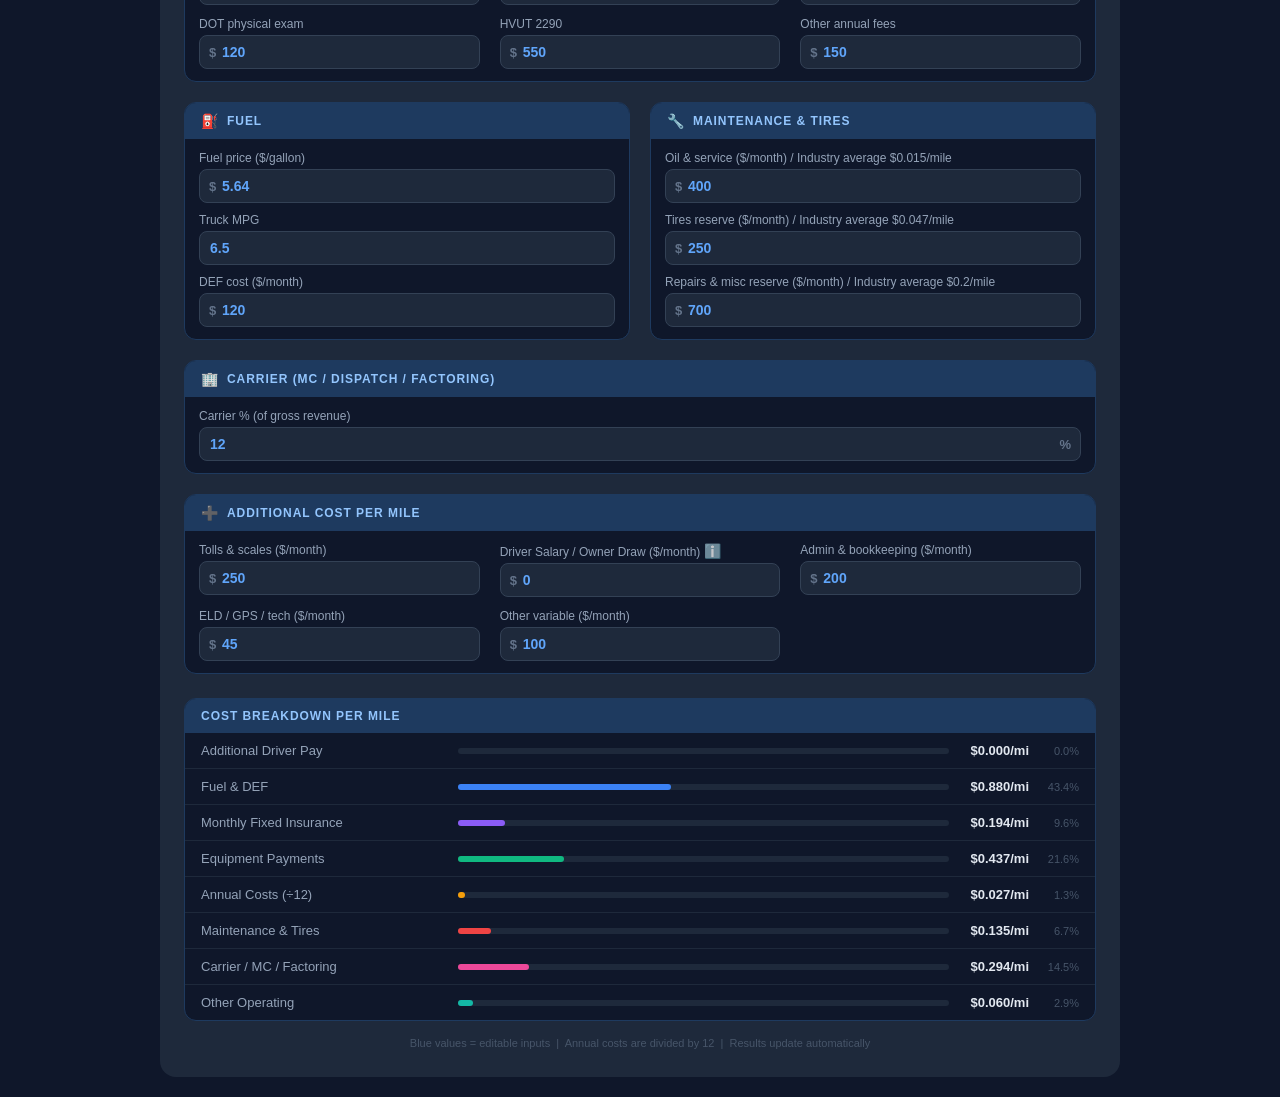
==== commit 4b262016: "Update titles and css colors" ====
--- a/index.html
+++ b/index.html
@@ -92,13 +92,13 @@
       <div class="section full-width">
         <div class="section-head"><span class="ico">📍</span> Miles & Revenue</div>
         <div class="field-list field-list-grid-2">
-          <div class="field">
+          <div class="field" title="Loaded miles only — do not include deadhead/empty miles here">
             <label>Miles driven per month</label>
             <div class="input-wrap">
               <input type="number" id="miles" value="10000" min="1" class="no-prefix">
             </div>
           </div>
-          <div class="field">
+          <div class="field" title="Your average rate per loaded mile. Leave blank to see break-even only">
             <label>Revenue per mile (optional)</label>
             <div class="input-wrap">
               <span class="prefix">$</span>
@@ -113,14 +113,14 @@
         <div class="section-head"><span class="ico">🚫</span> Deadhead Miles / Empty Miles</div>
         <div class="field-list col3 field-list-grid-3">
 
-          <div class="field">
+          <div class="field" title="Empty miles driven with no load — bobtail or repositioning runs">
             <label>Deadhead miles per month</label>
             <div class="input-wrap">
               <input type="number" id="dead_miles" value="0" min="0" class="no-prefix">
             </div>
           </div>
 
-          <div class="field">
+          <div class="field" title="Your target or maximum acceptable percentage of deadhead miles compared to total miles driven.">
             <label>Target max deadhead mile %</label>
             <div class="input-wrap">
               <input type="number" id="dead_target_pct" value="10" min="0" max="100" step="1" class="no-prefix input-with-suffix">
@@ -162,65 +162,65 @@
         <div class="section-head"><span class="ico">📋</span> Monthly Fixed Costs</div>
         <div class="field-list col3 field-list-grid-3">
           <div class="field field-full"><div class="sub-section-label">Equipment Payments</div></div>
-          <div class="field">
+          <div class="field" title="Monthly truck loan or lease payment">
             <label>Truck payment</label>
             <div class="input-wrap"><span class="prefix">$</span><input type="number" id="truck_pay" value="3000" step="50"></div>
           </div>
-          <div class="field">
+          <div class="field" title="Monthly trailer loan or lease payment. Enter 0 if you drop-and-hook">
             <label>Trailer payment</label>
             <div class="input-wrap"><span class="prefix">$</span><input type="number" id="trailer_pay" value="1000" step="50"></div>
           </div>
-          <div class="field">
+          <div class="field" title="Monthly escrow held by carrier for safety or fuel. Check your lease agreement or carrier onboarding docs for this number">
             <label>Escrow ($/month)</label>
             <div class="input-wrap"><span class="prefix">$</span><input type="number" id="escrow" value="150" step="10"></div>
           </div>
 
           <div class="field field-full"><div class="sub-section-label">Insurance (Required by Carrier)</div></div>
-          <div class="field">
+          <div class="field" title="Coverage for lost wages, medical expenses, and death benefits for work-related injuries that independent contractors and owner-operators may face while on the job. This type of insurance is essential for those not covered by traditional workers' compensation policies".>
             <label>Occupational accident insurance</label>
             <div class="input-wrap"><span class="prefix">$</span><input type="number" id="occ_accident" value="160" step="10"></div>
           </div>
-          <div class="field">
+          <div class="field" title="Covers your truck when driving without a trailer">
             <label>Bobtail insurance</label>
             <div class="input-wrap"><span class="prefix">$</span><input type="number" id="bobtail" value="45" step="10"></div>
           </div>
-          <div class="field">
+          <div class="field" title="Non-trucking liability insurance covers your legal liability when operating your truck for non-business purposes.">
             <label>NTL – Non-trucking liability</label>
             <div class="input-wrap"><span class="prefix">$</span><input type="number" id="ntl" value="45" step="10"></div>
           </div>
-          <div class="field">
+          <div class="field" title="Required if you pull trailers you do not own">
             <label>Trailer interchange insurance</label>
             <div class="input-wrap"><span class="prefix">$</span><input type="number" id="trailer_interchange" value="35" step="10"></div>
           </div>
 
           <div class="field field-full"><div class="sub-section-label">Insurance (Required by Lender / Law)</div></div>
-          <div class="field">
+          <div class="field" title="Covers damage to your truck from collisions, fire, theft, and other perils. Required by lenders.">
             <label>Physical damage insurance (truck)</label>
             <div class="input-wrap"><span class="prefix">$</span><input type="number" id="phys_damage" value="300" step="10"></div>
           </div>
-          <div class="field">
+          <div class="field" title="Covers damage to your cargo while in transit. Required by lenders.">
             <label>Cargo insurance</label>
             <div class="input-wrap"><span class="prefix">$</span><input type="number" id="cargo_ins" value="300" step="10"></div>
           </div>
-          <div class="field">
+          <div class="field" title="Covers your legal liability for bodily injury and property damage to others. Required by FMCSA.">
             <label>Primary liability insurance (FMCSA)</label>
             <div class="input-wrap"><span class="prefix">$</span><input type="number" id="primary_liability" value="1000" step="10"></div>
           </div>
-          <div class="field">
+          <div class="field" title="Covers damage to your trailer. Required by lenders.">
             <label>Trailer physical damage insurance</label>
             <div class="input-wrap"><span class="prefix">$</span><input type="number" id="trailer_phys" value="50" step="10"></div>
           </div>
 
           <div class="field field-full"><div class="sub-section-label">Regulatory & Filing Fees / Parking / Other</div></div>
-          <div class="field">
+          <div class="field" title="Monthly cost for IFTA quarterly fuel tax filing if you use a service or accountant to file. If you file yourself and have minimal expenses, you can enter $0 here.">
             <label>IFTA quarterly filing labor/service fees</label>
             <div class="input-wrap"><span class="prefix">$</span><input type="number" id="ifta_fee" value="20" step="1"></div>
           </div>
-          <div class="field">
+          <div class="field" title="Monthly cost for parking your truck.">
             <label>Parking ($/month)</label>
             <div class="input-wrap"><span class="prefix">$</span><input type="number" id="parking" value="100" step="10"></div>
           </div>
-          <div class="field">
+          <div class="field" title="Other fixed monthly expenses not covered by the categories above.">
             <label>Other fixed ($/month)</label>
             <div class="input-wrap"><span class="prefix">$</span><input type="number" id="other_fixed" value="100" step="50"></div>
           </div>
@@ -231,27 +231,27 @@
       <div class="section full-width">
         <div class="section-head"><span class="ico">📅</span> Annual / Recurring Costs <span class="section-head-note">&nbsp;(divided by 12 for monthly CPM)</span></div>
         <div class="field-list col3 field-list-grid-3">
-          <div class="field">
+          <div class="field" title="Annual cost for truck registration and license plates. Varies by state, weight class, and truck type.">
             <label>Truck registration / plates</label>
             <div class="input-wrap"><span class="prefix">$</span><input type="number" id="truck_reg" value="2300" step="50"></div>
           </div>
-          <div class="field">
+          <div class="field" title="Annual Unified Carrier Registration (UCR) fee. Required for interstate carriers.">
             <label>UCR registration</label>
             <div class="input-wrap"><span class="prefix">$</span><input type="number" id="ucr" value="69" step="1"></div>
           </div>
-          <div class="field">
+          <div class="field" title="Annual cost for IFTA sticker and filing.">
             <label>IFTA sticker / filing (annual)</label>
             <div class="input-wrap"><span class="prefix">$</span><input type="number" id="ifta_sticker" value="25" step="10"></div>
           </div>
-          <div class="field">
+          <div class="field" title="Annual cost for DOT physical exam.">
             <label>DOT physical exam</label>
             <div class="input-wrap"><span class="prefix">$</span><input type="number" id="dot_physical" value="120" step="10"></div>
           </div>
-          <div class="field">
+          <div class="field" title="Annual Heavy Vehicle Use Tax (HVUT) 2290. Required for vehicles over 55,000 lbs.">
             <label>HVUT 2290</label>
             <div class="input-wrap"><span class="prefix">$</span><input type="number" id="hvut" value="550" step="10"></div>
           </div>
-          <div class="field">
+          <div class="field" title="Other annual fees not covered by the categories above.">
             <label>Other annual fees</label>
             <div class="input-wrap"><span class="prefix">$</span><input type="number" id="other_annual" value="150" step="50"></div>
           </div>
@@ -262,15 +262,15 @@
       <div class="section">
         <div class="section-head"><span class="ico">⛽</span> Fuel</div>
         <div class="field-list">
-          <div class="field">
+          <div class="field" title="Current fuel price per gallon.">
             <label>Fuel price ($/gallon)</label>
             <div class="input-wrap"><span class="prefix">$</span><input type="number" id="fuel_price" value="5.64" step="0.01"></div>
           </div>
-          <div class="field">
+          <div class="field" title="Truck fuel efficiency in miles per gallon.">
             <label>Truck MPG</label>
             <div class="input-wrap"><input type="number" id="mpg" value="6.5" step="0.1" class="no-prefix"></div>
           </div>
-          <div class="field">
+          <div class="field" title="Monthly cost for Diesel Exhaust Fluid (DEF).">
             <label>DEF cost ($/month)</label>
             <div class="input-wrap"><span class="prefix">$</span><input type="number" id="def" value="120"></div>
           </div>
@@ -281,15 +281,15 @@
       <div class="section">
         <div class="section-head"><span class="ico">🔧</span> Maintenance & Tires</div>
         <div class="field-list">
-          <div class="field">
+          <div class="field" title="Monthly cost for oil changes and routine maintenance.">
             <label>Oil & service ($/month) / Industry average $0.015/mile</label>
             <div class="input-wrap"><span class="prefix">$</span><input type="number" id="oil" value="400" step="50"></div>
           </div>
-          <div class="field">
+          <div class="field" title="Monthly reserve for tire replacements.">
             <label>Tires reserve ($/month) / Industry average $0.047/mile</label>
             <div class="input-wrap"><span class="prefix">$</span><input type="number" id="tires" value="250" step="50"></div>
           </div>
-          <div class="field">
+          <div class="field" title="Monthly reserve for repairs and miscellaneous expenses.">
             <label>Repairs & misc reserve ($/month) / Industry average $0.2/mile</label>
             <div class="input-wrap"><span class="prefix">$</span><input type="number" id="repairs" value="700" step="50"></div>
           </div>
@@ -300,66 +300,37 @@
       <div class="section full-width">
         <div class="section-head"><span class="ico">🏢</span> Carrier (MC / Dispatch / Factoring)</div>
         <div class="field-list">
-          <div class="field">
+          <div class="field" title="Percentage of gross revenue taken by the carrier as a fee for their services. Check your lease agreement for this number.">
             <label>Carrier % (of gross revenue)</label>
             <div class="input-wrap">
               <input type="number" id="carrier_pct" value="12" min="0" max="100" step="0.5" class="no-prefix input-with-suffix">
               <span class="suffix-label">%</span>
             </div>
           </div>
-          <!-- <div class="field">
-            <label>Dispatch fee % (of gross revenue)</label>
-            <div class="input-wrap">
-              <input type="number" id="dispatch_pct" value="0" min="0" max="100" step="0.5" class="no-prefix input-with-suffix">
-              <span class="suffix-label">%</span>
-            </div>
-          </div>
-          <div class="field">
-            <label>MC authority flat fee ($/month)</label>
-            <div class="input-wrap"><span class="prefix">$</span><input type="number" id="mc_flat" value="0" step="10"></div>
-          </div> -->
-        </div>
-      </div>
-
-      <!-- Factoring -->
-      <!-- <div class="section">
-        <div class="section-head"><span class="ico">💵</span> Factoring</div>
-        <div class="field-list">
-          <div class="field">
-            <label>Factoring rate % (of gross revenue)</label>
-            <div class="input-wrap">
-              <input type="number" id="factoring_pct" value="0" min="0" max="10" step="0.1" class="no-prefix input-with-suffix">
-              <span class="suffix-label">%</span>
-            </div>
-          </div>
-          <div class="field">
-            <label>Factoring flat fee ($/month)</label>
-            <div class="input-wrap"><span class="prefix">$</span><input type="number" id="factoring_flat" value="0" step="10"></div>
-          </div>
-        </div>
-      </div> -->
+        </div>
+      </div>
 
       <!-- Cost Per Mile Additions -->
       <div class="section full-width">
         <div class="section-head"><span class="ico">➕</span> Additional Cost Per Mile</div>
         <div class="field-list col3 field-list-grid-3">
-          <div class="field">
+          <div class="field" title="Tolls, scales, and other per-mile costs that vary based on your routes.">
             <label>Tolls & scales ($/month)</label>
             <div class="input-wrap"><span class="prefix">$</span><input type="number" id="tolls" value="250" step="10"></div>
           </div>
-          <div class="field">
-            <label>Additional Driver Pay / self-pay ($/month)</label>
-            <div class="input-wrap"><span class="prefix">$</span><input type="number" id="driver" value="6500" step="100"></div>
-          </div>
-          <div class="field">
+          <div class="field" title="Hired driver wage or your personal pay target">
+            <label>Driver Salary / Owner Draw ($/month) <span class="info-icon">ℹ️</span></label>
+            <div class="input-wrap"><span class="prefix">$</span><input type="number" id="driver" value="0" step="100"></div>
+          </div>
+          <div class="field" title="Monthly cost for administrative and bookkeeping services.">
             <label>Admin & bookkeeping ($/month)</label>
             <div class="input-wrap"><span class="prefix">$</span><input type="number" id="admin" value="200" step="50"></div>
           </div>
-          <div class="field">
+          <div class="field" title="Monthly cost for ELD, GPS, and other technology services.">
             <label>ELD / GPS / tech ($/month)</label>
             <div class="input-wrap"><span class="prefix">$</span><input type="number" id="eld" value="45" step="5"></div>
           </div>
-          <div class="field">
+          <div class="field" title="Other variable monthly costs not covered by the categories above.">
             <label>Other variable ($/month)</label>
             <div class="input-wrap"><span class="prefix">$</span><input type="number" id="other_variable" value="100" step="50"></div>
           </div>
--- a/style.css
+++ b/style.css
@@ -1,8 +1,16 @@
   *, *::before, *::after { box-sizing: border-box; margin: 0; padding: 0; }
+
+  :root {
+    --text-gray: #94a3b8;
+    --background-blue: #0f172a;
+    --label-muted: #64748b;
+    --profit-negative: #f87171;
+    --main-background: #1e293b;
+  }
 
   body {
     font-family: 'Segoe UI', Arial, sans-serif;
-    background: #0f172a;
+    background: var(--background-blue);
     color: #e2e8f0;
     min-height: 100vh;
     padding: 20px;
@@ -19,16 +27,16 @@
     border-bottom: 2px solid #2563eb;
   }
   .header h1 { font-size: 26px; font-weight: 700; color: #fff; letter-spacing: -0.5px; margin-bottom: 6px; }
-  .header p { font-size: 13px; color: #94a3b8; }
+  .header p { font-size: 13px; color: var(--text-gray); }
   .truck-icon { font-size: 32px; margin-bottom: 8px; display: block; }
 
   /* Main */
-  .main { background: #1e293b; padding: 24px; border-radius: 0 0 16px 16px; }
+  .main { background: var(--main-background); padding: 24px; border-radius: 0 0 16px 16px; }
 
   /* Results bar */   /* Second results row */
   .results-bar, .results-bar-2 { display: grid; grid-template-columns: 1fr 1fr 1fr 1fr; gap: 12px; margin-bottom: 28px; align-items: stretch; }
   .result-card {
-    background: #0f172a; border-radius: 12px; padding: 16px;
+    background: var(--background-blue); border-radius: 12px; padding: 16px;
     text-align: center; border: 1px solid #334155;
     display: flex; flex-direction: column; justify-content: center; align-items: center;
   }
@@ -36,10 +44,10 @@
     background: linear-gradient(135deg, #1d4ed8, #1e40af);
     border-color: #3b82f6;
   }
-  .result-card .r-label { font-size: 11px; font-weight: 600; text-transform: uppercase; letter-spacing: 0.08em; color: #94a3b8; margin-bottom: 6px; }
+  .result-card .r-label { font-size: 11px; font-weight: 600; text-transform: uppercase; letter-spacing: 0.08em; color: var(--text-gray); margin-bottom: 6px; }
   .result-card.main-result .r-label { color: #bfdbfe; }
   .result-card .r-value { font-size: 26px; font-weight: 700; color: #f1f5f9; line-height: 1; }
-  .result-card .r-sub { font-size: 11px; color: #64748b; }
+  .result-card .r-sub { font-size: 11px; color: var(--label-muted); }
   .result-card.main-result .r-sub { color: #93c5fd; }
   .result-divider {
     margin-top: 8px; padding-top: 8px;
@@ -48,7 +56,7 @@
   .r-value-sm { font-size: 18px; }
   .result-hidden { display: none; }
   .profit-positive { color: #4ade80 !important; }
-  .profit-negative { color: #f87171 !important; }
+  .profit-negative { color: var(--profit-negative) !important; }
 
   /* Input grid */
   .input-grid { display: grid; grid-template-columns: 1fr 1fr; gap: 20px; }
@@ -69,7 +77,7 @@
     .col3 { grid-template-columns: 1fr !important; }
   }
 
-  .section { background: #0f172a; border-radius: 12px; overflow: hidden; border: 1px solid #1e3a5f; }
+  .section { background: var(--background-blue); border-radius: 12px; overflow: hidden; border: 1px solid #1e3a5f; }
   .section.full-width { grid-column: 1 / -1; }
 
   .section-head {
@@ -85,17 +93,36 @@
   .field-list-grid-3 { display: grid; grid-template-columns: 1fr 1fr 1fr; gap: 12px 20px; }
   .field { display: flex; flex-direction: column; gap: 4px; }
   .field-full { grid-column: 1 / -1; }
-  .field label { font-size: 12px; color: #94a3b8; font-weight: 500; }
-  .label-muted { color: #64748b !important; }
+  .field label { font-size: 12px; color: var(--text-gray); font-weight: 500; }
+  .label-muted { color: var(--label-muted) !important; }
+
+  .info-icon {
+    display: inline-flex;
+    align-items: center;
+    justify-content: center;
+    width: 16px;
+    height: 16px;
+    border-radius: 50%;
+    color: var(--text-gray);
+    font-size: 14px;
+    cursor: pointer;
+    margin-left: 1px;
+    opacity: 0.75;
+    transition: opacity 0.2s;
+  }
+
+  .info-icon:hover {
+    opacity: 1;
+  }
 
   .input-wrap { position: relative; display: flex; align-items: center; }
   .input-wrap .prefix {
     position: absolute; left: 10px; font-size: 13px;
-    color: #64748b; pointer-events: none; font-weight: 600;
+    color: var(--label-muted); pointer-events: none; font-weight: 600;
   }
   .input-wrap input {
     width: 100%; padding: 8px 10px 8px 22px;
-    background: #1e293b; border: 1px solid #334155;
+    background: var(--main-background); border: 1px solid #334155;
     border-radius: 8px; color: #60a5fa; font-size: 14px;
     font-weight: 700; font-family: inherit; outline: none;
     transition: border-color 0.15s, box-shadow 0.15s;
@@ -106,17 +133,17 @@
   .input-wrap input:hover { border-color: #475569; }
   .suffix-label {
     position: absolute; right: 10px; font-size: 13px;
-    color: #64748b; pointer-events: none; font-weight: 600;
+    color: var(--label-muted); pointer-events: none; font-weight: 600;
   }
 
   /* Breakdown */
-  .breakdown { margin-top: 24px; background: #0f172a; border-radius: 12px; border: 1px solid #1e3a5f; overflow: hidden; }
+  .breakdown { margin-top: 24px; background: var(--background-blue); border-radius: 12px; border: 1px solid #1e3a5f; overflow: hidden; }
   .breakdown-head { background: #1e3a5f; padding: 10px 16px; font-size: 12px; font-weight: 700; text-transform: uppercase; letter-spacing: 0.08em; color: #93c5fd; }
-  .breakdown-row { display: flex; align-items: center; padding: 10px 16px; border-bottom: 1px solid #1e293b; gap: 12px; }
+  .breakdown-row { display: flex; align-items: center; padding: 10px 16px; border-bottom: 1px solid var(--main-background); gap: 12px; }
   .breakdown-row:last-child { border-bottom: none; }
-  .br-label { flex: 1; font-size: 13px; color: #94a3b8; }
+  .br-label { flex: 1; font-size: 13px; color: var(--text-gray); }
   .br-bar-wrap { flex: 2; }
-  .br-bar-bg { height: 6px; background: #1e293b; border-radius: 3px; }
+  .br-bar-bg { height: 6px; background: var(--main-background); border-radius: 3px; }
   .br-bar { height: 6px; border-radius: 3px; transition: width 0.4s ease; }
   .br-cpm { font-size: 13px; font-weight: 700; color: #e2e8f0; min-width: 68px; text-align: right; }
   .br-pct { font-size: 11px; color: #475569; min-width: 38px; text-align: right; }
@@ -127,10 +154,10 @@
   .sub-section-label {
     font-size: 11px; font-weight: 700; text-transform: uppercase;
     letter-spacing: 0.07em; color: #475569; margin-top: 4px;
-    padding-bottom: 4px; border-bottom: 1px solid #1e293b;
+    padding-bottom: 4px; border-bottom: 1px solid var(--main-background);
   }
   .section-head-note {
-    font-size: 11px; color: #64748b; font-weight: 400;
+    font-size: 11px; color: var(--label-muted); font-weight: 400;
     text-transform: none; letter-spacing: 0;
   }
 
@@ -142,14 +169,14 @@
   .dead-stats-two-col { grid-template-columns: 1fr 1fr; }
   @media (max-width: 640px) { .dead-stats { grid-template-columns: 1fr 1fr; } }
   .dead-stat {
-    background: #1e293b; border-radius: 10px; padding: 10px 12px;
+    background: var(--main-background); border-radius: 10px; padding: 10px 12px;
     border: 1px solid #334155;
   }
-  .dead-stat .ds-label { font-size: 11px; color: #64748b; font-weight: 600; text-transform: uppercase; letter-spacing: 0.06em; margin-bottom: 4px; }
+  .dead-stat .ds-label { font-size: 11px; color: var(--label-muted); font-weight: 600; text-transform: uppercase; letter-spacing: 0.06em; margin-bottom: 4px; }
   .dead-stat .ds-value { font-size: 18px; font-weight: 700; color: #f1f5f9; }
-  .dead-stat .ds-value.ds-value-danger { color: #f87171; }
+  .dead-stat .ds-value.ds-value-danger { color: var(--profit-negative)}
   .dead-stat .ds-sub { font-size: 11px; color: #475569; margin-top: 2px; }
-  .dead-cost-monthly { margin-top: 6px; font-size: 11px; color: #64748b; }
+  .dead-cost-monthly { margin-top: 6px; font-size: 11px; color: var(--label-muted); }
 
   .dead-callout {
     margin: 10px 14px 14px;
@@ -163,7 +190,7 @@
   /* Target indicator */
   .target-indicator {
     display: flex; align-items: center; gap: 8px;
-    background: #1e293b; border-radius: 8px;
+    background: var(--main-background); border-radius: 8px;
     padding: 6px 10px; margin-top: 6px;
   }
   .target-indicator-field {
@@ -176,6 +203,6 @@
     background: #334155; transition: background 0.3s;
   }
   .target-dot.green { background: #4ade80; box-shadow: 0 0 6px #4ade8066; }
-  .target-dot.red   { background: #f87171; box-shadow: 0 0 6px #f8717166; }
-  .target-text { font-size: 12px; color: #94a3b8; }
+  .target-dot.red   { background: var(--profit-negative); box-shadow: 0 0 6px #f8717166; }
+  .target-text { font-size: 12px; color: var(--text-gray); }
   .target-text strong { color: #e2e8f0; }
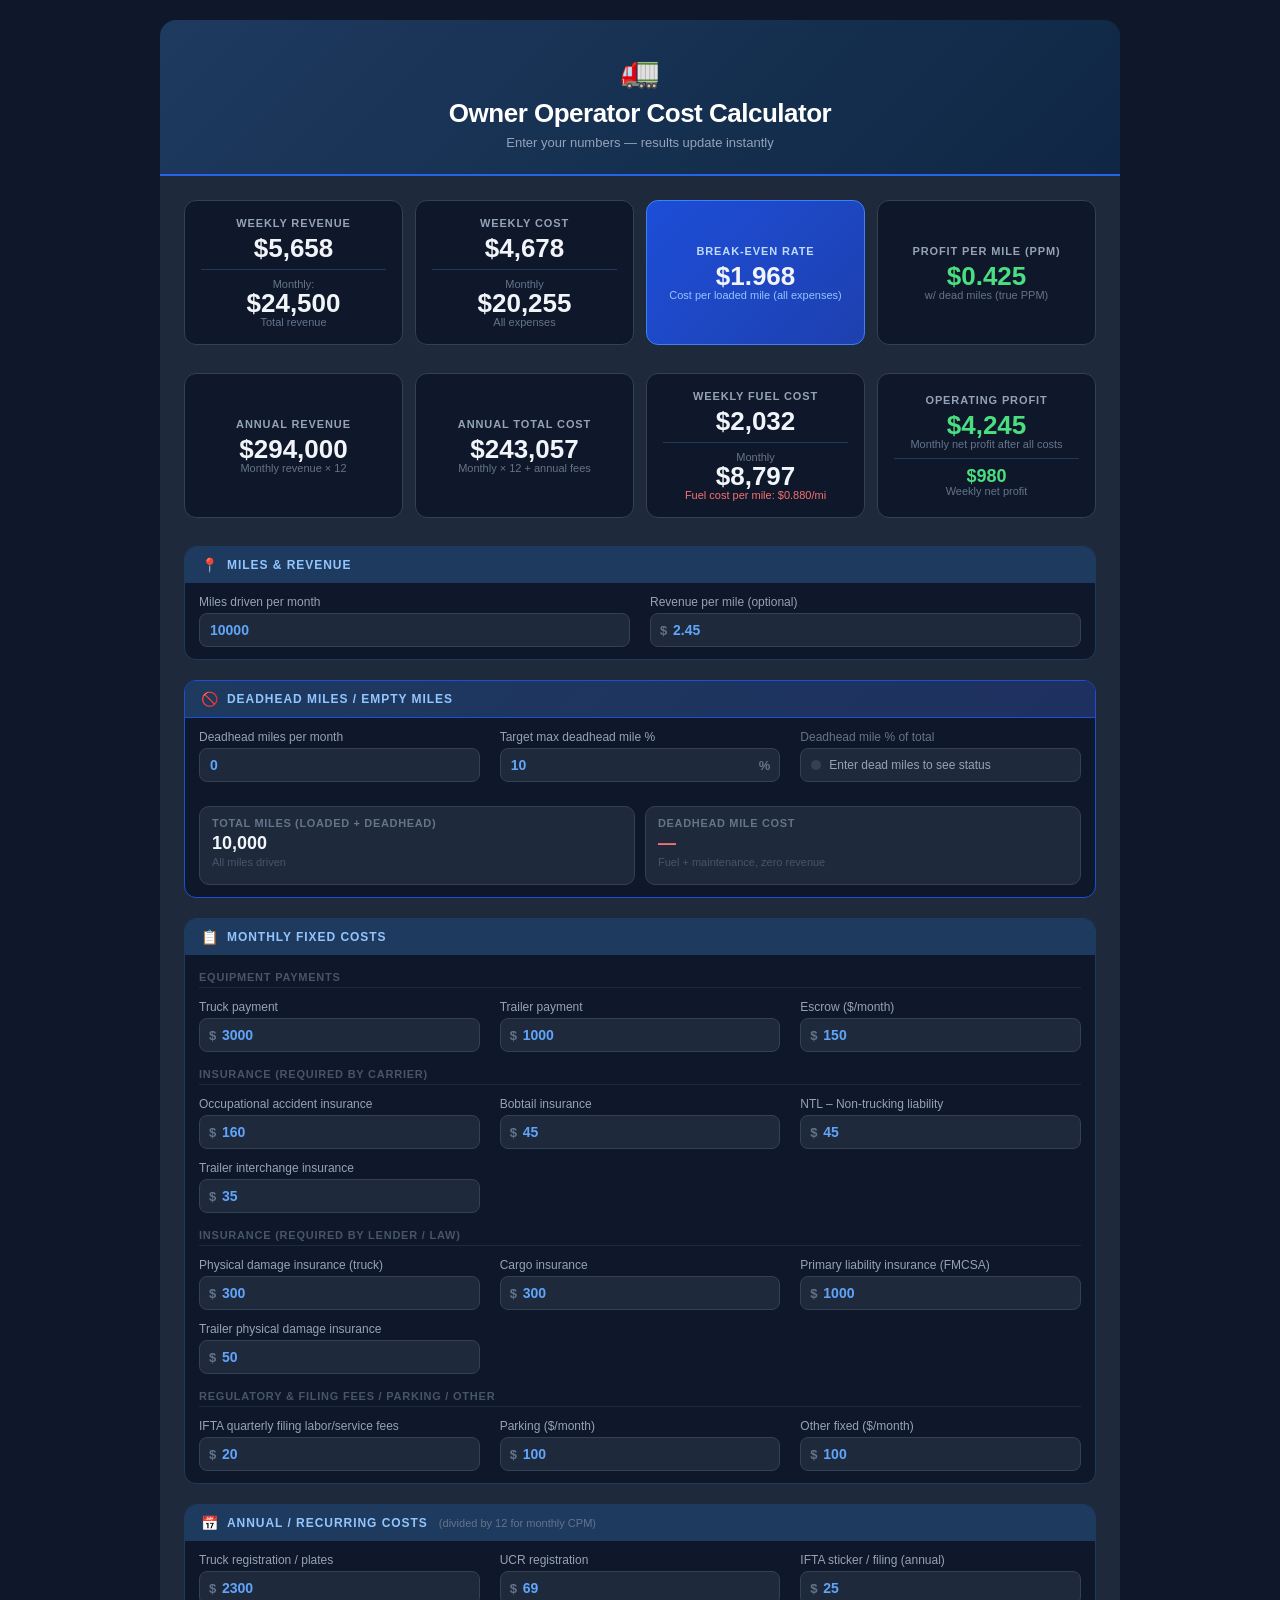
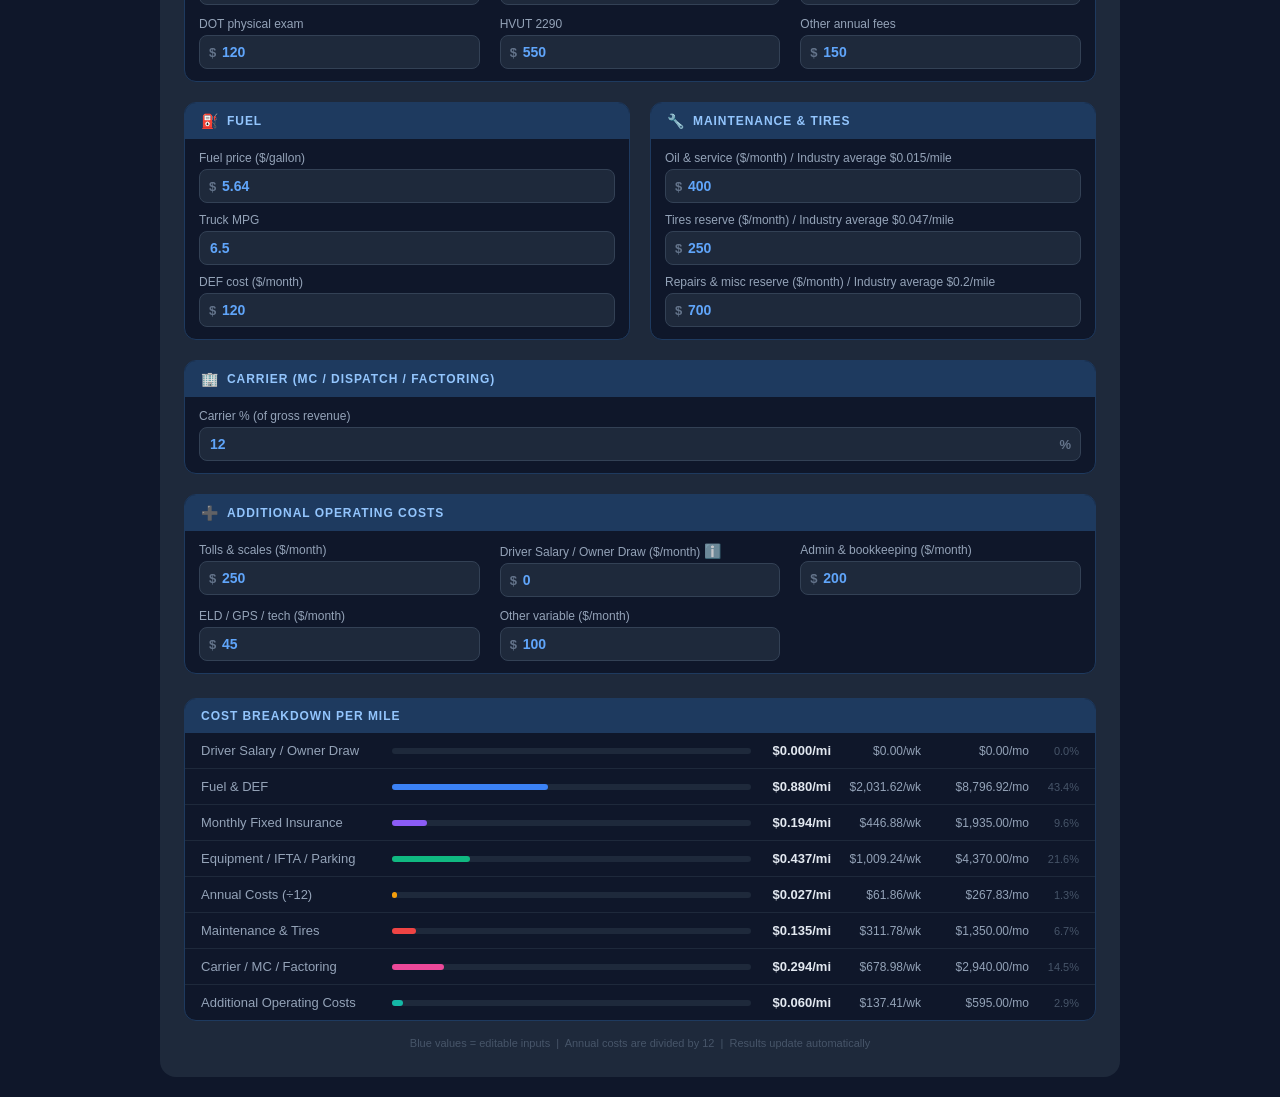
==== commit fd5ae004: "Update cost breakdown per mile, add week and month columns" ====
--- a/index.html
+++ b/index.html
@@ -312,7 +312,7 @@
 
       <!-- Cost Per Mile Additions -->
       <div class="section full-width">
-        <div class="section-head"><span class="ico">➕</span> Additional Cost Per Mile</div>
+        <div class="section-head"><span class="ico">➕</span> Additional Operating Costs</div>
         <div class="field-list col3 field-list-grid-3">
           <div class="field" title="Tolls, scales, and other per-mile costs that vary based on your routes.">
             <label>Tolls & scales ($/month)</label>
--- a/style.css
+++ b/style.css
@@ -65,6 +65,7 @@
     .input-grid { grid-template-columns: 1fr; }
     .results-bar, .results-bar-2 { grid-template-columns: 1fr; }
     .col3 { grid-template-columns: 1fr 1fr !important; }
+    .br-weekly, .br-monthly { display: none; }
   }
   @media (max-width: 500px) {
     .field-list[style*="grid-template-columns"],
@@ -146,6 +147,9 @@
   .br-bar-bg { height: 6px; background: var(--main-background); border-radius: 3px; }
   .br-bar { height: 6px; border-radius: 3px; transition: width 0.4s ease; }
   .br-cpm { font-size: 13px; font-weight: 700; color: #e2e8f0; min-width: 68px; text-align: right; }
+  .br-weekly, .br-monthly { font-size: 12px; color: var(--text-gray); text-align: right; white-space: nowrap; }
+  .br-weekly { min-width: 78px; }
+  .br-monthly { min-width: 96px; }
   .br-pct { font-size: 11px; color: #475569; min-width: 38px; text-align: right; }
 
   .footer-note { text-align: center; font-size: 11px; color: #475569; margin-top: 16px; padding-bottom: 4px; }
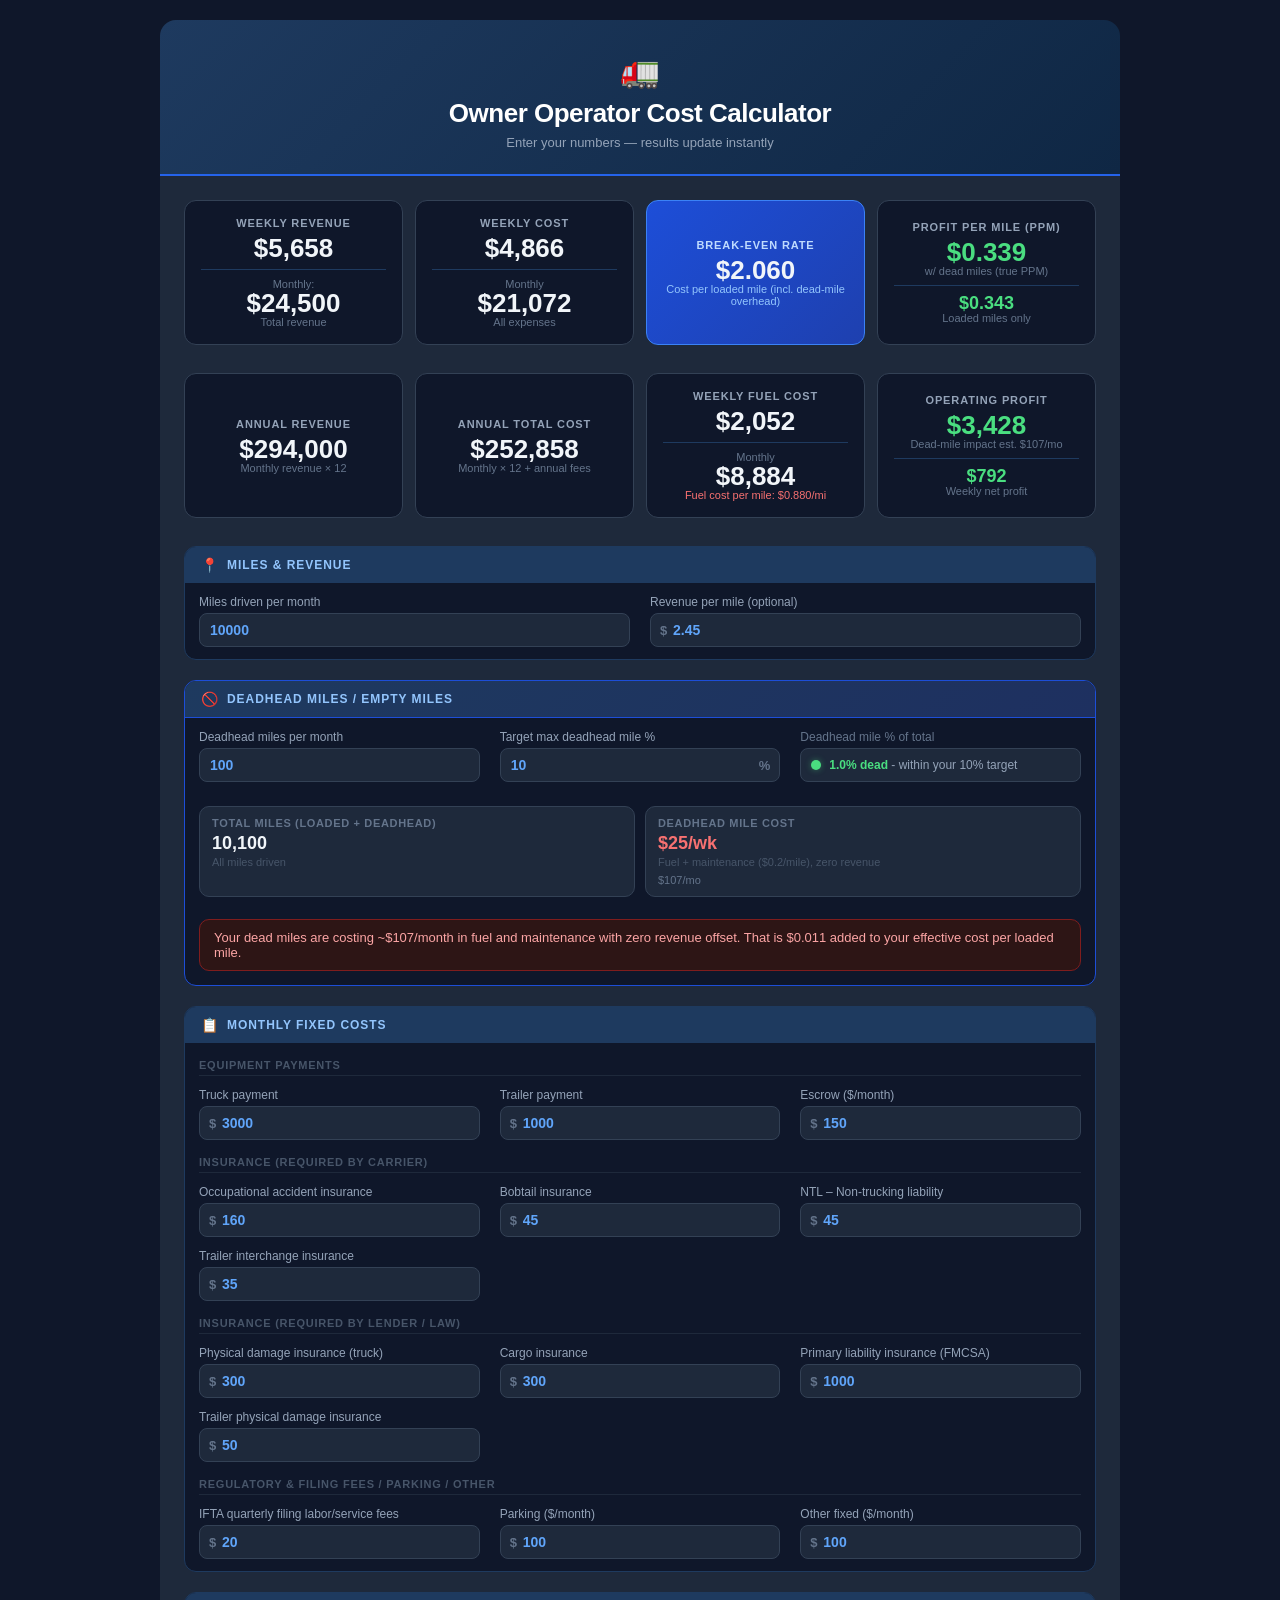
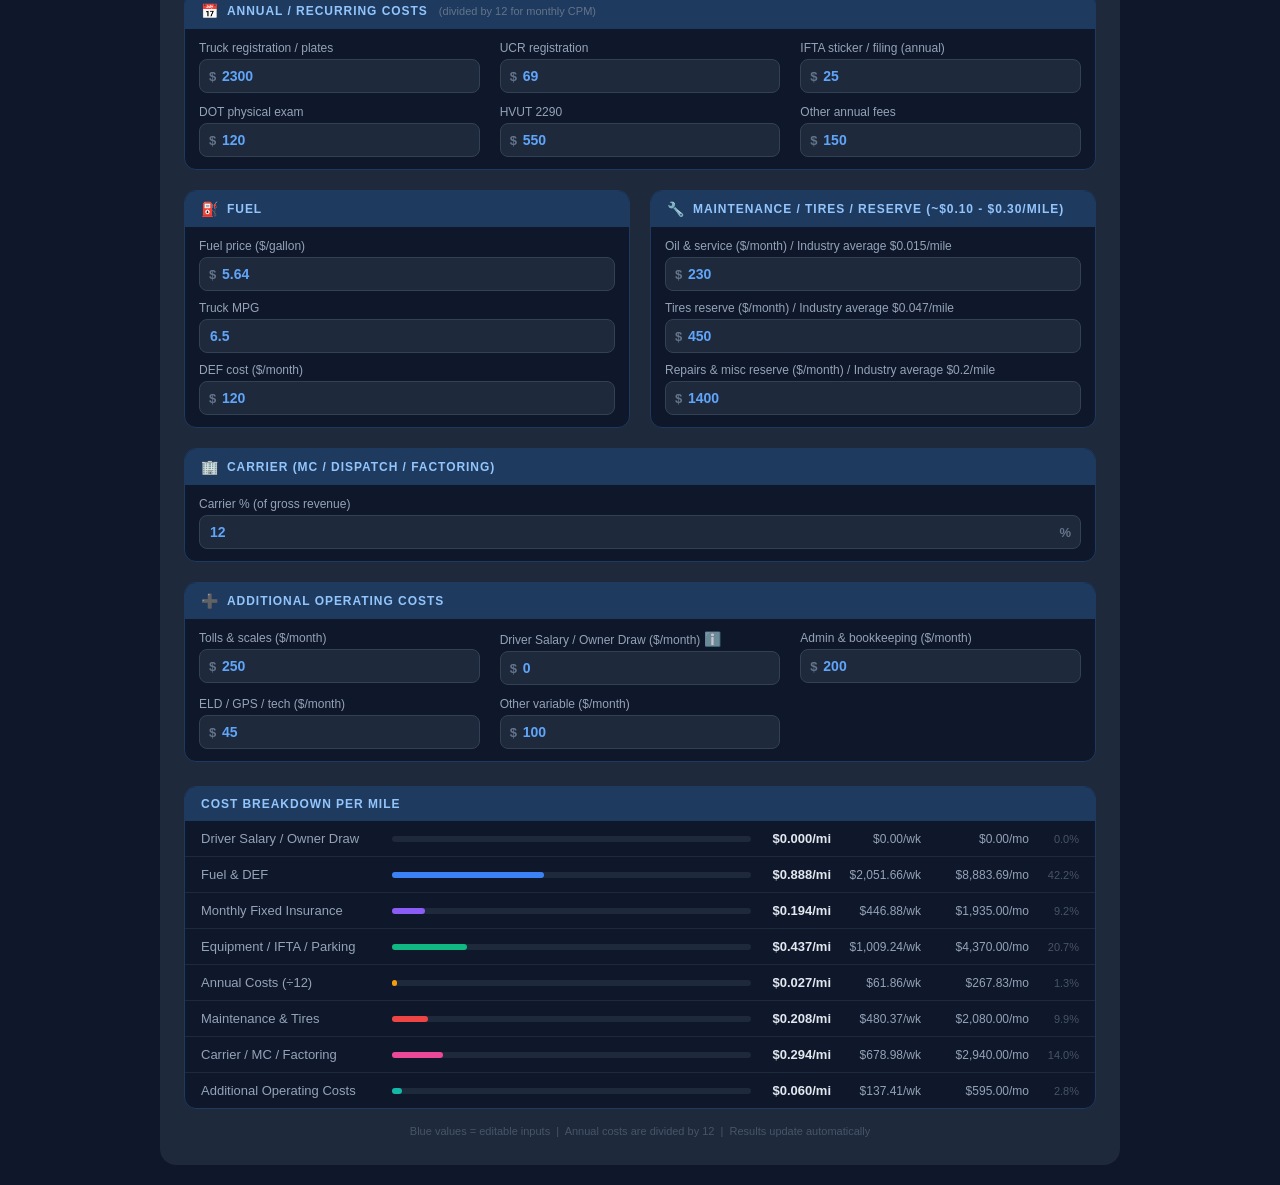
==== commit 93c6d686: "Update deadhead to use industry standard, update titles" ====
--- a/index.html
+++ b/index.html
@@ -116,7 +116,7 @@
           <div class="field" title="Empty miles driven with no load — bobtail or repositioning runs">
             <label>Deadhead miles per month</label>
             <div class="input-wrap">
-              <input type="number" id="dead_miles" value="0" min="0" class="no-prefix">
+              <input type="number" id="dead_miles" value="100" min="0" class="no-prefix">
             </div>
           </div>
 
@@ -139,16 +139,16 @@
         </div>
 
         <!-- Computed stats row -->
-  <div class="dead-stats dead-stats-two-col">
+        <div class="dead-stats dead-stats-two-col">
           <div class="dead-stat">
             <div class="ds-label">Total Miles (loaded + deadhead)</div>
             <div class="ds-value" id="ds-total-miles">—</div>
             <div class="ds-sub">All miles driven</div>
           </div>
           <div class="dead-stat">
-            <div class="ds-label">Deadhead Mile Cost</div>
+            <div class="ds-label" title="Maintenance set to $0.2/mile">Deadhead Mile Cost</div>
             <div class="ds-value ds-value-danger" id="ds-dead-cost">—</div>
-            <div class="ds-sub" id="ds-dead-cost-sub">Fuel + maintenance, zero revenue</div>
+            <div class="ds-sub" id="ds-dead-cost-sub">Fuel + maintenance ($0.2/mile), zero revenue</div>
             <div class="dead-cost-monthly" id="ds-dead-cost-monthly"></div>
           </div>
         </div>
@@ -279,19 +279,19 @@
 
       <!-- Maintenance & Tires -->
       <div class="section">
-        <div class="section-head"><span class="ico">🔧</span> Maintenance & Tires</div>
+        <div class="section-head" title="Maintenance & Reserve / Industry standard $0.10 - $0.30/mile"><span class="ico">🔧</span> Maintenance / Tires / Reserve (~$0.10 - $0.30/mile)</div>
         <div class="field-list">
           <div class="field" title="Monthly cost for oil changes and routine maintenance.">
             <label>Oil & service ($/month) / Industry average $0.015/mile</label>
-            <div class="input-wrap"><span class="prefix">$</span><input type="number" id="oil" value="400" step="50"></div>
+            <div class="input-wrap"><span class="prefix">$</span><input type="number" id="oil" value="230" step="50"></div>
           </div>
           <div class="field" title="Monthly reserve for tire replacements.">
             <label>Tires reserve ($/month) / Industry average $0.047/mile</label>
-            <div class="input-wrap"><span class="prefix">$</span><input type="number" id="tires" value="250" step="50"></div>
+            <div class="input-wrap"><span class="prefix">$</span><input type="number" id="tires" value="450" step="50"></div>
           </div>
           <div class="field" title="Monthly reserve for repairs and miscellaneous expenses.">
             <label>Repairs & misc reserve ($/month) / Industry average $0.2/mile</label>
-            <div class="input-wrap"><span class="prefix">$</span><input type="number" id="repairs" value="700" step="50"></div>
+            <div class="input-wrap"><span class="prefix">$</span><input type="number" id="repairs" value="1400" step="50"></div>
           </div>
         </div>
       </div>
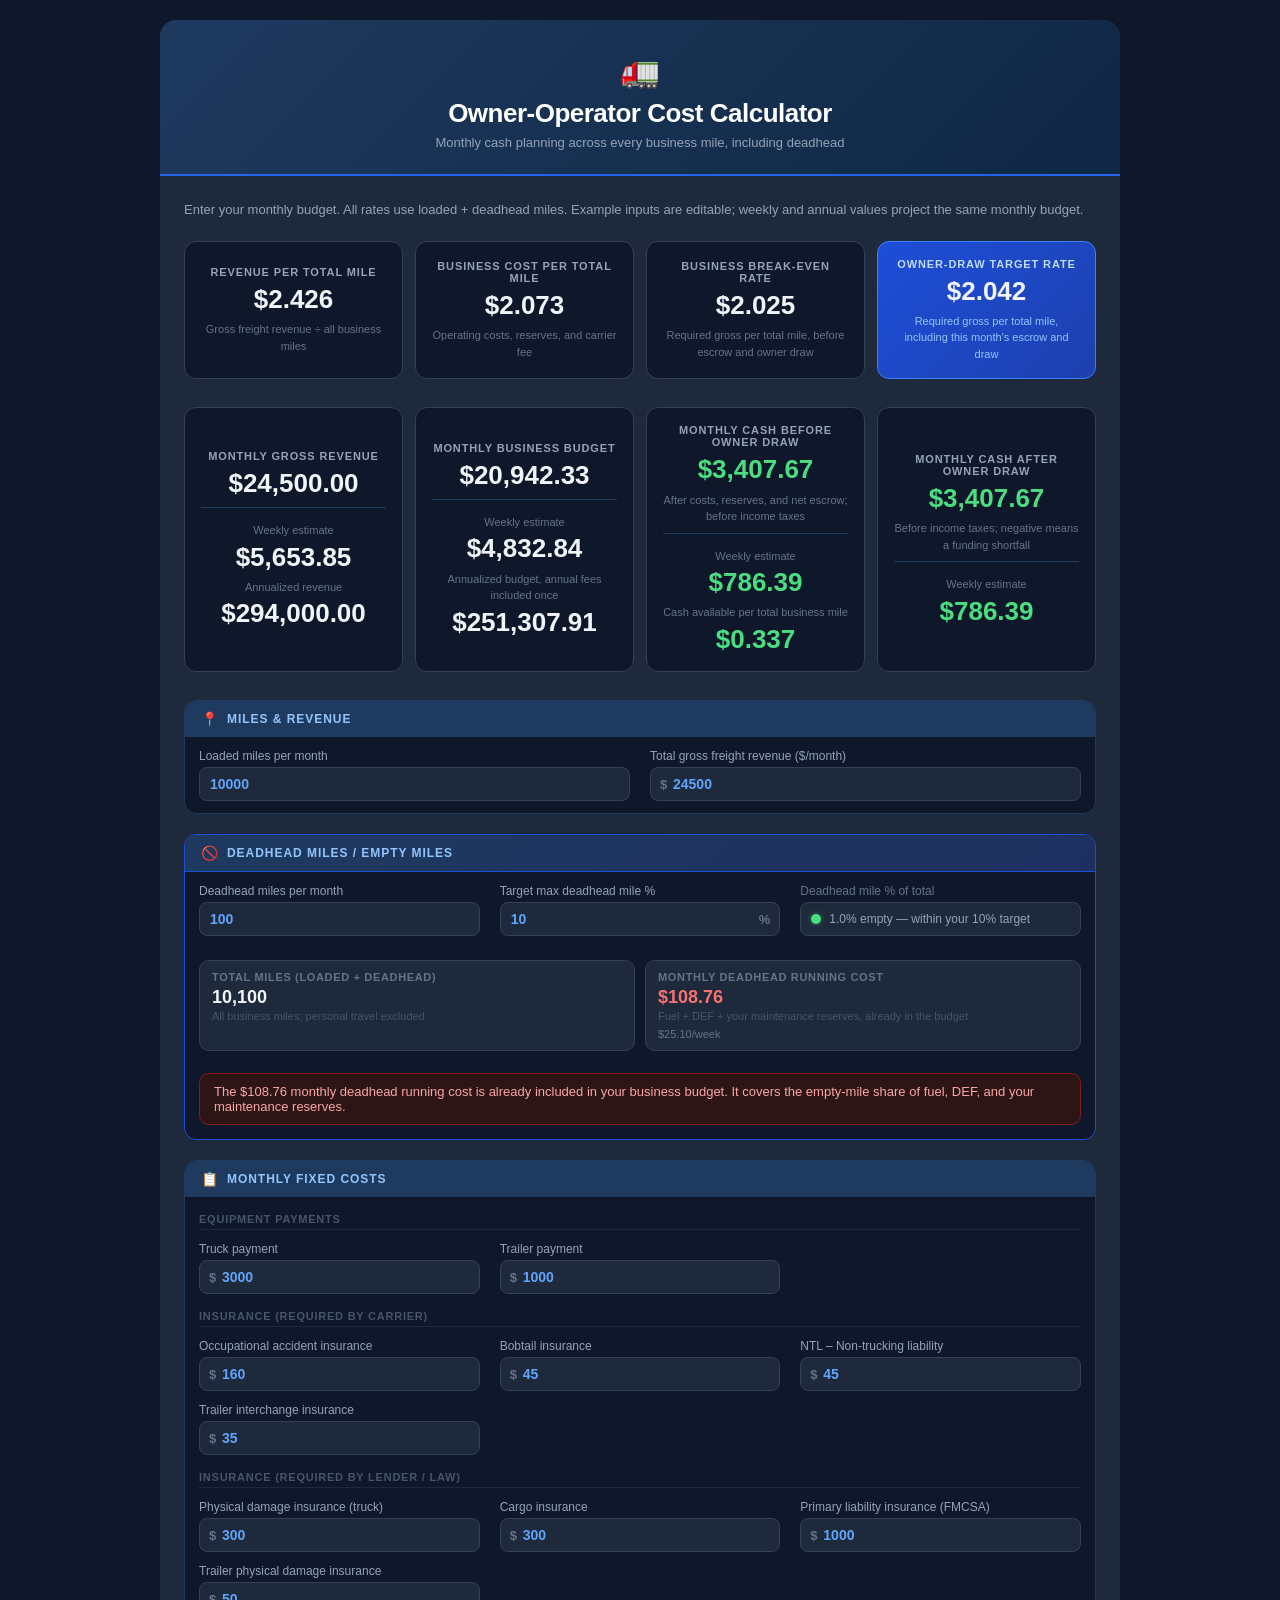
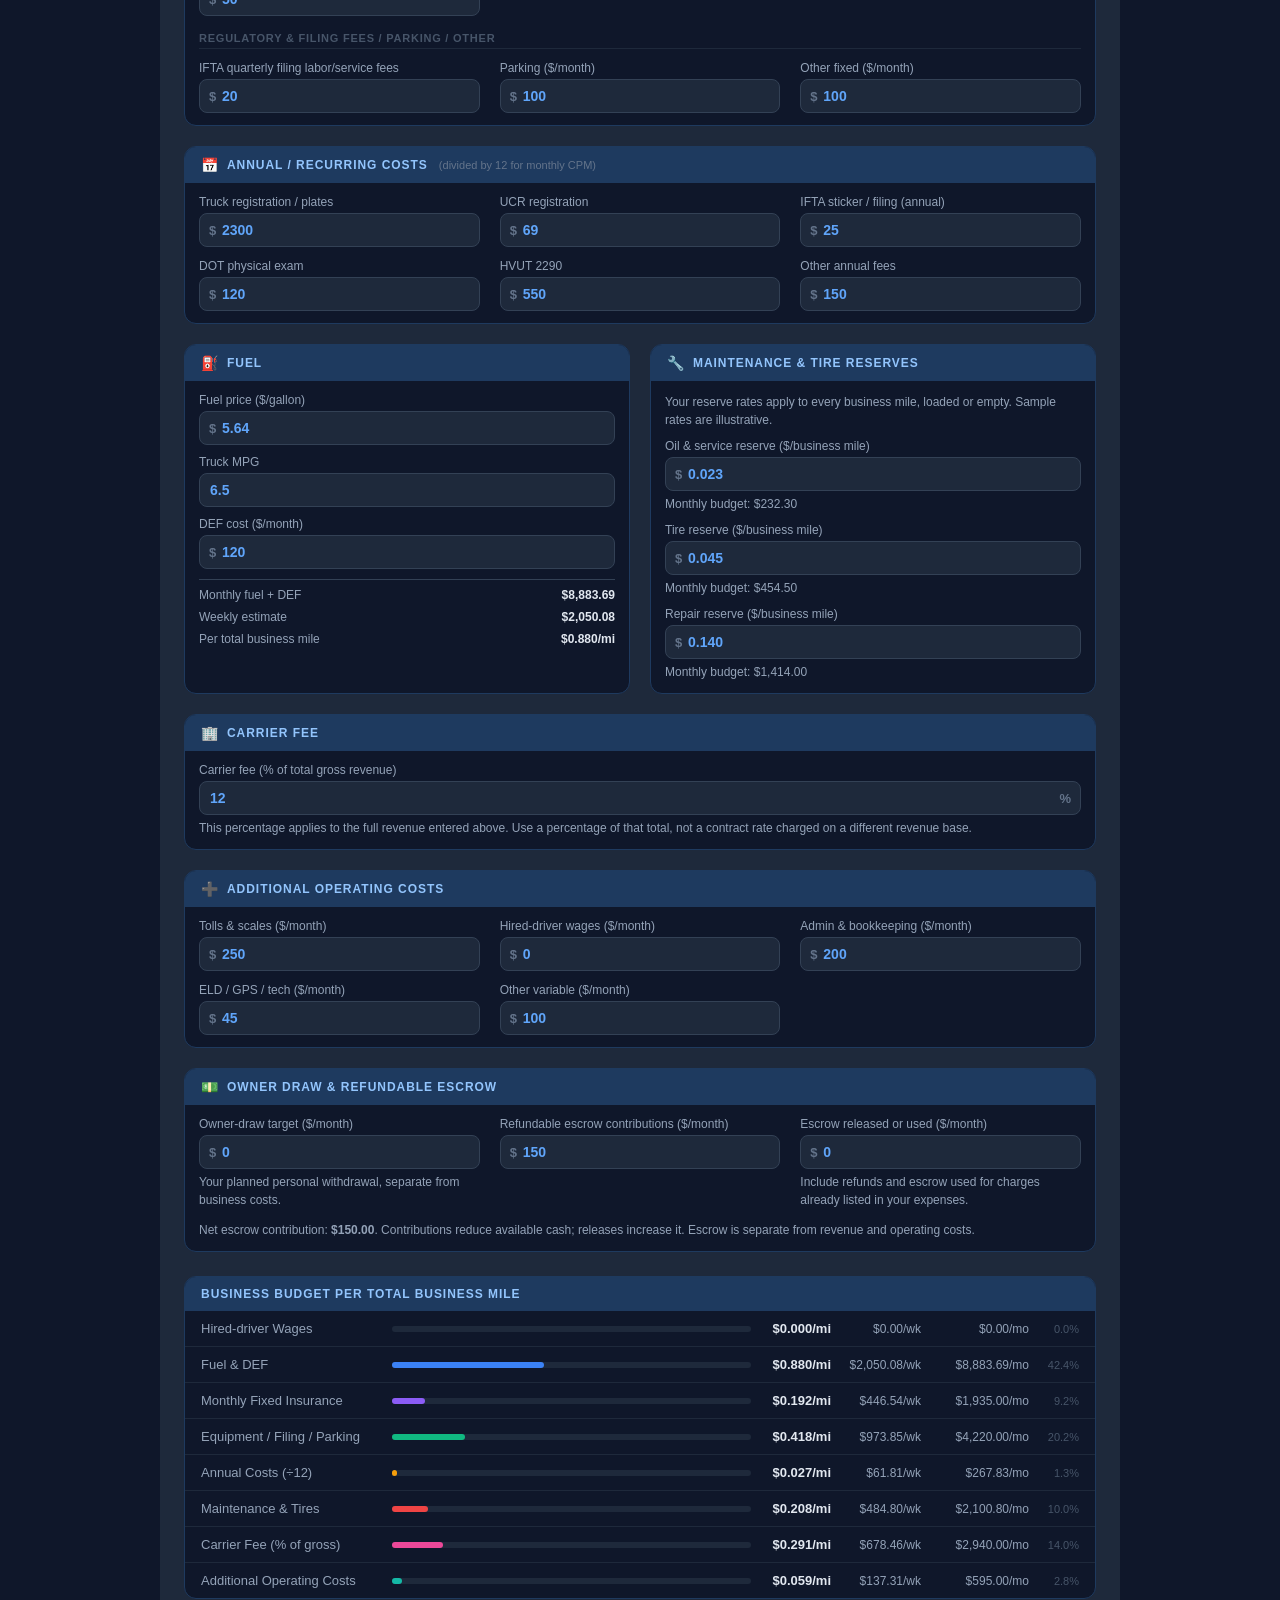
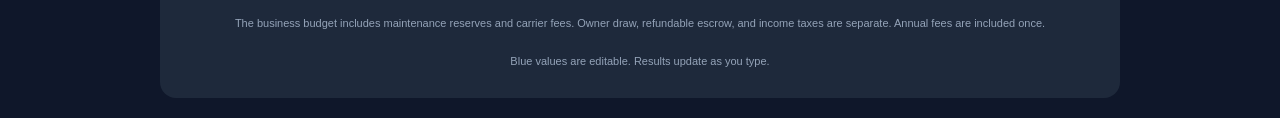
==== commit 572fb861: "feat: add owner-operator and company driver calculators" ====
--- a/index.html
+++ b/index.html
@@ -3,360 +3,11 @@
 <head>
 <meta charset="UTF-8">
 <meta name="viewport" content="width=device-width, initial-scale=1.0">
-<link rel="icon" type="image/x-icon" href="images/favicon.ico">
-<title>Owner Operator Cost Calculator</title>
-<link rel="stylesheet" href="style.css">
+<meta http-equiv="refresh" content="0;url=owner-operator.html">
+<title>Redirecting to Owner-Operator Cost Calculator</title>
+<script>window.location.replace("owner-operator.html");</script>
 </head>
 <body>
-<div class="app">
-  <div class="header">
-    <span class="truck-icon">🚛</span>
-    <h1>Owner Operator Cost Calculator</h1>
-    <p>Enter your numbers — results update instantly</p>
-  </div>
-
-  <div class="main">
-
-    <!-- Results Row 1 -->
-    <div class="results-bar">
-      <div class="result-card">
-        <div class="r-label">Weekly Revenue</div>
-        <div class="r-value" id="r-weekly-revenue">—</div>
-        <div class="result-divider">
-          <div class="r-sub">Monthly:</div>
-          <div class="r-value r-value-sm" id="r-monthly-revenue">—</div>
-          <div class="r-sub">Total revenue</div>
-        </div>
-      </div>
-      <div class="result-card">
-        <div class="r-label">Weekly Cost</div>
-        <div class="r-value" id="r-weekly-cost">—</div>
-        <div class="result-divider">
-          <div class="r-sub">Monthly</div>
-          <div class="r-value r-value-sm" id="r-total">—</div>
-          <div class="r-sub">All expenses</div>
-        </div>
-      </div>
-      <div class="result-card main-result">
-        <div class="r-label">Break-even Rate</div>
-        <div class="r-value" id="r-cpm">—</div>
-        <div class="r-sub" id="r-cpm-sub">Cost per loaded mile (all expenses)</div>
-      </div>
-      <div class="result-card">
-        <div class="r-label">Profit Per Mile (PPM)</div>
-        <div class="r-value" id="r-ppm">—</div>
-        <div class="r-sub" id="r-ppm-sub">w/ deadhead miles (true PPM)</div>
-        <div id="r-ppm-dead-wrap" class="result-divider result-hidden">
-          <div class="r-value r-value-sm" id="r-ppm-dead">—</div>
-          <div class="r-sub">Loaded miles only</div>
-        </div>
-      </div>
-    </div>
-
-    <!-- Results Row 2 -->
-    <div class="results-bar-2">
-      <div class="result-card">
-        <div class="r-label">Annual Revenue</div>
-        <div class="r-value" id="r-annual-revenue">—</div>
-        <div class="r-sub">Monthly revenue × 12</div>
-      </div>
-      <div class="result-card">
-        <div class="r-label">Annual Total Cost</div>
-        <div class="r-value" id="r-annual">—</div>
-        <div class="r-sub">Monthly × 12 + annual fees</div>
-      </div>
-      <div class="result-card">
-        <div class="r-label">Weekly Fuel Cost</div>
-        <div class="r-value" id="r-weekly-fuel">—</div>
-        <div class="result-divider">
-          <div class="r-sub">Monthly</div>
-          <div class="r-value r-value-sm" id="r-monthly-fuel">—</div>
-        </div>
-        <div class="r-sub profit-negative" id="r-fuel-cost-per-mile">Fuel cost per mile: $0.000/mi</div>
-      </div>
-      <div class="result-card">
-        <div class="r-label">Operating Profit</div>
-        <div class="r-value" id="r-monthly-profit">—</div>
-        <div class="r-sub" id="r-monthly-profit-sub">Monthly net profit after all costs</div>
-        <div class="result-divider">
-          <div class="r-value r-value-sm" id="r-weekly-profit">—</div>
-          <div class="r-sub">Weekly net profit</div>
-        </div>
-      </div>
-    </div>
-
-    <!-- Inputs -->
-    <div class="input-grid">
-
-      <!-- Miles & Revenue -->
-      <div class="section full-width">
-        <div class="section-head"><span class="ico">📍</span> Miles & Revenue</div>
-        <div class="field-list field-list-grid-2">
-          <div class="field" title="Loaded miles only — do not include deadhead/empty miles here">
-            <label>Miles driven per month</label>
-            <div class="input-wrap">
-              <input type="number" id="miles" value="10000" min="1" class="no-prefix">
-            </div>
-          </div>
-          <div class="field" title="Your average rate per loaded mile. Leave blank to see break-even only">
-            <label>Revenue per mile (optional)</label>
-            <div class="input-wrap">
-              <span class="prefix">$</span>
-              <input type="number" id="rpm" value="2.45" min="0" step="0.01">
-            </div>
-          </div>
-        </div>
-      </div>
-
-      <!-- Deadhead Miles -->
-      <div class="section full-width dead-miles-section">
-        <div class="section-head"><span class="ico">🚫</span> Deadhead Miles / Empty Miles</div>
-        <div class="field-list col3 field-list-grid-3">
-
-          <div class="field" title="Empty miles driven with no load — bobtail or repositioning runs">
-            <label>Deadhead miles per month</label>
-            <div class="input-wrap">
-              <input type="number" id="dead_miles" value="100" min="0" class="no-prefix">
-            </div>
-          </div>
-
-          <div class="field" title="Your target or maximum acceptable percentage of deadhead miles compared to total miles driven.">
-            <label>Target max deadhead mile %</label>
-            <div class="input-wrap">
-              <input type="number" id="dead_target_pct" value="10" min="0" max="100" step="1" class="no-prefix input-with-suffix">
-              <span class="suffix-label">%</span>
-            </div>
-          </div>
-
-          <div class="field">
-            <label class="label-muted">Deadhead mile % of total</label>
-            <div class="target-indicator target-indicator-field" id="dead-target-indicator">
-              <div class="target-dot" id="dead-target-dot"></div>
-              <div class="target-text" id="dead-target-text">Enter deadhead miles to see status</div>
-            </div>
-          </div>
-
-        </div>
-
-        <!-- Computed stats row -->
-        <div class="dead-stats dead-stats-two-col">
-          <div class="dead-stat">
-            <div class="ds-label">Total Miles (loaded + deadhead)</div>
-            <div class="ds-value" id="ds-total-miles">—</div>
-            <div class="ds-sub">All miles driven</div>
-          </div>
-          <div class="dead-stat">
-            <div class="ds-label" title="Maintenance set to $0.2/mile">Deadhead Mile Cost</div>
-            <div class="ds-value ds-value-danger" id="ds-dead-cost">—</div>
-            <div class="ds-sub" id="ds-dead-cost-sub">Fuel + maintenance ($0.2/mile), zero revenue</div>
-            <div class="dead-cost-monthly" id="ds-dead-cost-monthly"></div>
-          </div>
-        </div>
-
-        <div class="dead-callout" id="dead-callout"></div>
-
-      </div>
-
-      <!-- Monthly Fixed Costs -->
-      <div class="section full-width">
-        <div class="section-head"><span class="ico">📋</span> Monthly Fixed Costs</div>
-        <div class="field-list col3 field-list-grid-3">
-          <div class="field field-full"><div class="sub-section-label">Equipment Payments</div></div>
-          <div class="field" title="Monthly truck loan or lease payment">
-            <label>Truck payment</label>
-            <div class="input-wrap"><span class="prefix">$</span><input type="number" id="truck_pay" value="3000" step="50"></div>
-          </div>
-          <div class="field" title="Monthly trailer loan or lease payment. Enter 0 if you drop-and-hook">
-            <label>Trailer payment</label>
-            <div class="input-wrap"><span class="prefix">$</span><input type="number" id="trailer_pay" value="1000" step="50"></div>
-          </div>
-          <div class="field" title="Monthly escrow held by carrier for safety or fuel. Check your lease agreement or carrier onboarding docs for this number">
-            <label>Escrow ($/month)</label>
-            <div class="input-wrap"><span class="prefix">$</span><input type="number" id="escrow" value="150" step="10"></div>
-          </div>
-
-          <div class="field field-full"><div class="sub-section-label">Insurance (Required by Carrier)</div></div>
-          <div class="field" title="Coverage for lost wages, medical expenses, and death benefits for work-related injuries that independent contractors and owner-operators may face while on the job. This type of insurance is essential for those not covered by traditional workers' compensation policies".>
-            <label>Occupational accident insurance</label>
-            <div class="input-wrap"><span class="prefix">$</span><input type="number" id="occ_accident" value="160" step="10"></div>
-          </div>
-          <div class="field" title="Covers your truck when driving without a trailer">
-            <label>Bobtail insurance</label>
-            <div class="input-wrap"><span class="prefix">$</span><input type="number" id="bobtail" value="45" step="10"></div>
-          </div>
-          <div class="field" title="Non-trucking liability insurance covers your legal liability when operating your truck for non-business purposes.">
-            <label>NTL – Non-trucking liability</label>
-            <div class="input-wrap"><span class="prefix">$</span><input type="number" id="ntl" value="45" step="10"></div>
-          </div>
-          <div class="field" title="Required if you pull trailers you do not own">
-            <label>Trailer interchange insurance</label>
-            <div class="input-wrap"><span class="prefix">$</span><input type="number" id="trailer_interchange" value="35" step="10"></div>
-          </div>
-
-          <div class="field field-full"><div class="sub-section-label">Insurance (Required by Lender / Law)</div></div>
-          <div class="field" title="Covers damage to your truck from collisions, fire, theft, and other perils. Required by lenders.">
-            <label>Physical damage insurance (truck)</label>
-            <div class="input-wrap"><span class="prefix">$</span><input type="number" id="phys_damage" value="300" step="10"></div>
-          </div>
-          <div class="field" title="Covers damage to your cargo while in transit. Required by lenders.">
-            <label>Cargo insurance</label>
-            <div class="input-wrap"><span class="prefix">$</span><input type="number" id="cargo_ins" value="300" step="10"></div>
-          </div>
-          <div class="field" title="Covers your legal liability for bodily injury and property damage to others. Required by FMCSA.">
-            <label>Primary liability insurance (FMCSA)</label>
-            <div class="input-wrap"><span class="prefix">$</span><input type="number" id="primary_liability" value="1000" step="10"></div>
-          </div>
-          <div class="field" title="Covers damage to your trailer. Required by lenders.">
-            <label>Trailer physical damage insurance</label>
-            <div class="input-wrap"><span class="prefix">$</span><input type="number" id="trailer_phys" value="50" step="10"></div>
-          </div>
-
-          <div class="field field-full"><div class="sub-section-label">Regulatory & Filing Fees / Parking / Other</div></div>
-          <div class="field" title="Monthly cost for IFTA quarterly fuel tax filing if you use a service or accountant to file. If you file yourself and have minimal expenses, you can enter $0 here.">
-            <label>IFTA quarterly filing labor/service fees</label>
-            <div class="input-wrap"><span class="prefix">$</span><input type="number" id="ifta_fee" value="20" step="1"></div>
-          </div>
-          <div class="field" title="Monthly cost for parking your truck.">
-            <label>Parking ($/month)</label>
-            <div class="input-wrap"><span class="prefix">$</span><input type="number" id="parking" value="100" step="10"></div>
-          </div>
-          <div class="field" title="Other fixed monthly expenses not covered by the categories above.">
-            <label>Other fixed ($/month)</label>
-            <div class="input-wrap"><span class="prefix">$</span><input type="number" id="other_fixed" value="100" step="50"></div>
-          </div>
-        </div>
-      </div>
-
-      <!-- Annual / Recurring Costs -->
-      <div class="section full-width">
-        <div class="section-head"><span class="ico">📅</span> Annual / Recurring Costs <span class="section-head-note">&nbsp;(divided by 12 for monthly CPM)</span></div>
-        <div class="field-list col3 field-list-grid-3">
-          <div class="field" title="Annual cost for truck registration and license plates. Varies by state, weight class, and truck type.">
-            <label>Truck registration / plates</label>
-            <div class="input-wrap"><span class="prefix">$</span><input type="number" id="truck_reg" value="2300" step="50"></div>
-          </div>
-          <div class="field" title="Annual Unified Carrier Registration (UCR) fee. Required for interstate carriers.">
-            <label>UCR registration</label>
-            <div class="input-wrap"><span class="prefix">$</span><input type="number" id="ucr" value="69" step="1"></div>
-          </div>
-          <div class="field" title="Annual cost for IFTA sticker and filing.">
-            <label>IFTA sticker / filing (annual)</label>
-            <div class="input-wrap"><span class="prefix">$</span><input type="number" id="ifta_sticker" value="25" step="10"></div>
-          </div>
-          <div class="field" title="Annual cost for DOT physical exam.">
-            <label>DOT physical exam</label>
-            <div class="input-wrap"><span class="prefix">$</span><input type="number" id="dot_physical" value="120" step="10"></div>
-          </div>
-          <div class="field" title="Annual Heavy Vehicle Use Tax (HVUT) 2290. Required for vehicles over 55,000 lbs.">
-            <label>HVUT 2290</label>
-            <div class="input-wrap"><span class="prefix">$</span><input type="number" id="hvut" value="550" step="10"></div>
-          </div>
-          <div class="field" title="Other annual fees not covered by the categories above.">
-            <label>Other annual fees</label>
-            <div class="input-wrap"><span class="prefix">$</span><input type="number" id="other_annual" value="150" step="50"></div>
-          </div>
-        </div>
-      </div>
-
-      <!-- Fuel -->
-      <div class="section">
-        <div class="section-head"><span class="ico">⛽</span> Fuel</div>
-        <div class="field-list">
-          <div class="field" title="Current fuel price per gallon.">
-            <label>Fuel price ($/gallon)</label>
-            <div class="input-wrap"><span class="prefix">$</span><input type="number" id="fuel_price" value="5.64" step="0.01"></div>
-          </div>
-          <div class="field" title="Truck fuel efficiency in miles per gallon.">
-            <label>Truck MPG</label>
-            <div class="input-wrap"><input type="number" id="mpg" value="6.5" step="0.1" class="no-prefix"></div>
-          </div>
-          <div class="field" title="Monthly cost for Diesel Exhaust Fluid (DEF).">
-            <label>DEF cost ($/month)</label>
-            <div class="input-wrap"><span class="prefix">$</span><input type="number" id="def" value="120"></div>
-          </div>
-        </div>
-      </div>
-
-      <!-- Maintenance & Tires -->
-      <div class="section">
-        <div class="section-head" title="Maintenance & Reserve / Industry standard $0.10 - $0.30/mile"><span class="ico">🔧</span> Maintenance / Tires / Reserve (~$0.10 - $0.30/mile)</div>
-        <div class="field-list">
-          <div class="field" title="Monthly cost for oil changes and routine maintenance.">
-            <label>Oil & service ($/month) / Industry average $0.015/mile</label>
-            <div class="input-wrap"><span class="prefix">$</span><input type="number" id="oil" value="230" step="50"></div>
-          </div>
-          <div class="field" title="Monthly reserve for tire replacements.">
-            <label>Tires reserve ($/month) / Industry average $0.047/mile</label>
-            <div class="input-wrap"><span class="prefix">$</span><input type="number" id="tires" value="450" step="50"></div>
-          </div>
-          <div class="field" title="Monthly reserve for repairs and miscellaneous expenses.">
-            <label>Repairs & misc reserve ($/month) / Industry average $0.2/mile</label>
-            <div class="input-wrap"><span class="prefix">$</span><input type="number" id="repairs" value="1400" step="50"></div>
-          </div>
-        </div>
-      </div>
-
-      <!-- Carrier / MC / Dispatch -->
-      <div class="section full-width">
-        <div class="section-head"><span class="ico">🏢</span> Carrier (MC / Dispatch / Factoring)</div>
-        <div class="field-list">
-          <div class="field" title="Percentage of gross revenue taken by the carrier as a fee for their services. Check your lease agreement for this number.">
-            <label>Carrier % (of gross revenue)</label>
-            <div class="input-wrap">
-              <input type="number" id="carrier_pct" value="12" min="0" max="100" step="0.5" class="no-prefix input-with-suffix">
-              <span class="suffix-label">%</span>
-            </div>
-          </div>
-        </div>
-      </div>
-
-      <!-- Cost Per Mile Additions -->
-      <div class="section full-width">
-        <div class="section-head"><span class="ico">➕</span> Additional Operating Costs</div>
-        <div class="field-list col3 field-list-grid-3">
-          <div class="field" title="Tolls, scales, and other per-mile costs that vary based on your routes.">
-            <label>Tolls & scales ($/month)</label>
-            <div class="input-wrap"><span class="prefix">$</span><input type="number" id="tolls" value="250" step="10"></div>
-          </div>
-          <div class="field" title="Hired driver wage or your personal pay target">
-            <label>Driver Salary / Owner Draw ($/month) <span class="info-icon">ℹ️</span></label>
-            <div class="input-wrap"><span class="prefix">$</span><input type="number" id="driver" value="0" step="100"></div>
-          </div>
-          <div class="field" title="Monthly cost for administrative and bookkeeping services.">
-            <label>Admin & bookkeeping ($/month)</label>
-            <div class="input-wrap"><span class="prefix">$</span><input type="number" id="admin" value="200" step="50"></div>
-          </div>
-          <div class="field" title="Monthly cost for ELD, GPS, and other technology services.">
-            <label>ELD / GPS / tech ($/month)</label>
-            <div class="input-wrap"><span class="prefix">$</span><input type="number" id="eld" value="45" step="5"></div>
-          </div>
-          <div class="field" title="Other variable monthly costs not covered by the categories above.">
-            <label>Other variable ($/month)</label>
-            <div class="input-wrap"><span class="prefix">$</span><input type="number" id="other_variable" value="100" step="50"></div>
-          </div>
-        </div>
-      </div>
-
-    </div><!-- end input-grid -->
-
-    <!-- Breakdown -->
-    <div class="breakdown">
-      <div class="breakdown-head">Cost Breakdown per Mile</div>
-      <div id="breakdown-rows"></div>
-    </div>
-
-    <div class="footer-note">Blue values = editable inputs &nbsp;|&nbsp; Annual costs are divided by 12 &nbsp;|&nbsp; Results update automatically</div>
-
-  </div><!-- end main -->
-</div><!-- end app -->
-
-<script defer src="js/constants.js"></script>
-<script defer src="js/utils.js"></script>
-<script defer src="js/inputs.js"></script>
-<script defer src="js/calculations.js"></script>
-<script defer src="js/renderResults.js"></script>
-<script defer src="js/renderBreakdown.js"></script>
-<script defer src="js/renderDeadMiles.js"></script>
-<script defer src="js/main.js"></script>
+<p>Opening the <a href="owner-operator.html">Owner-Operator Cost Calculator</a>…</p>
 </body>
-</html>
+</html>
